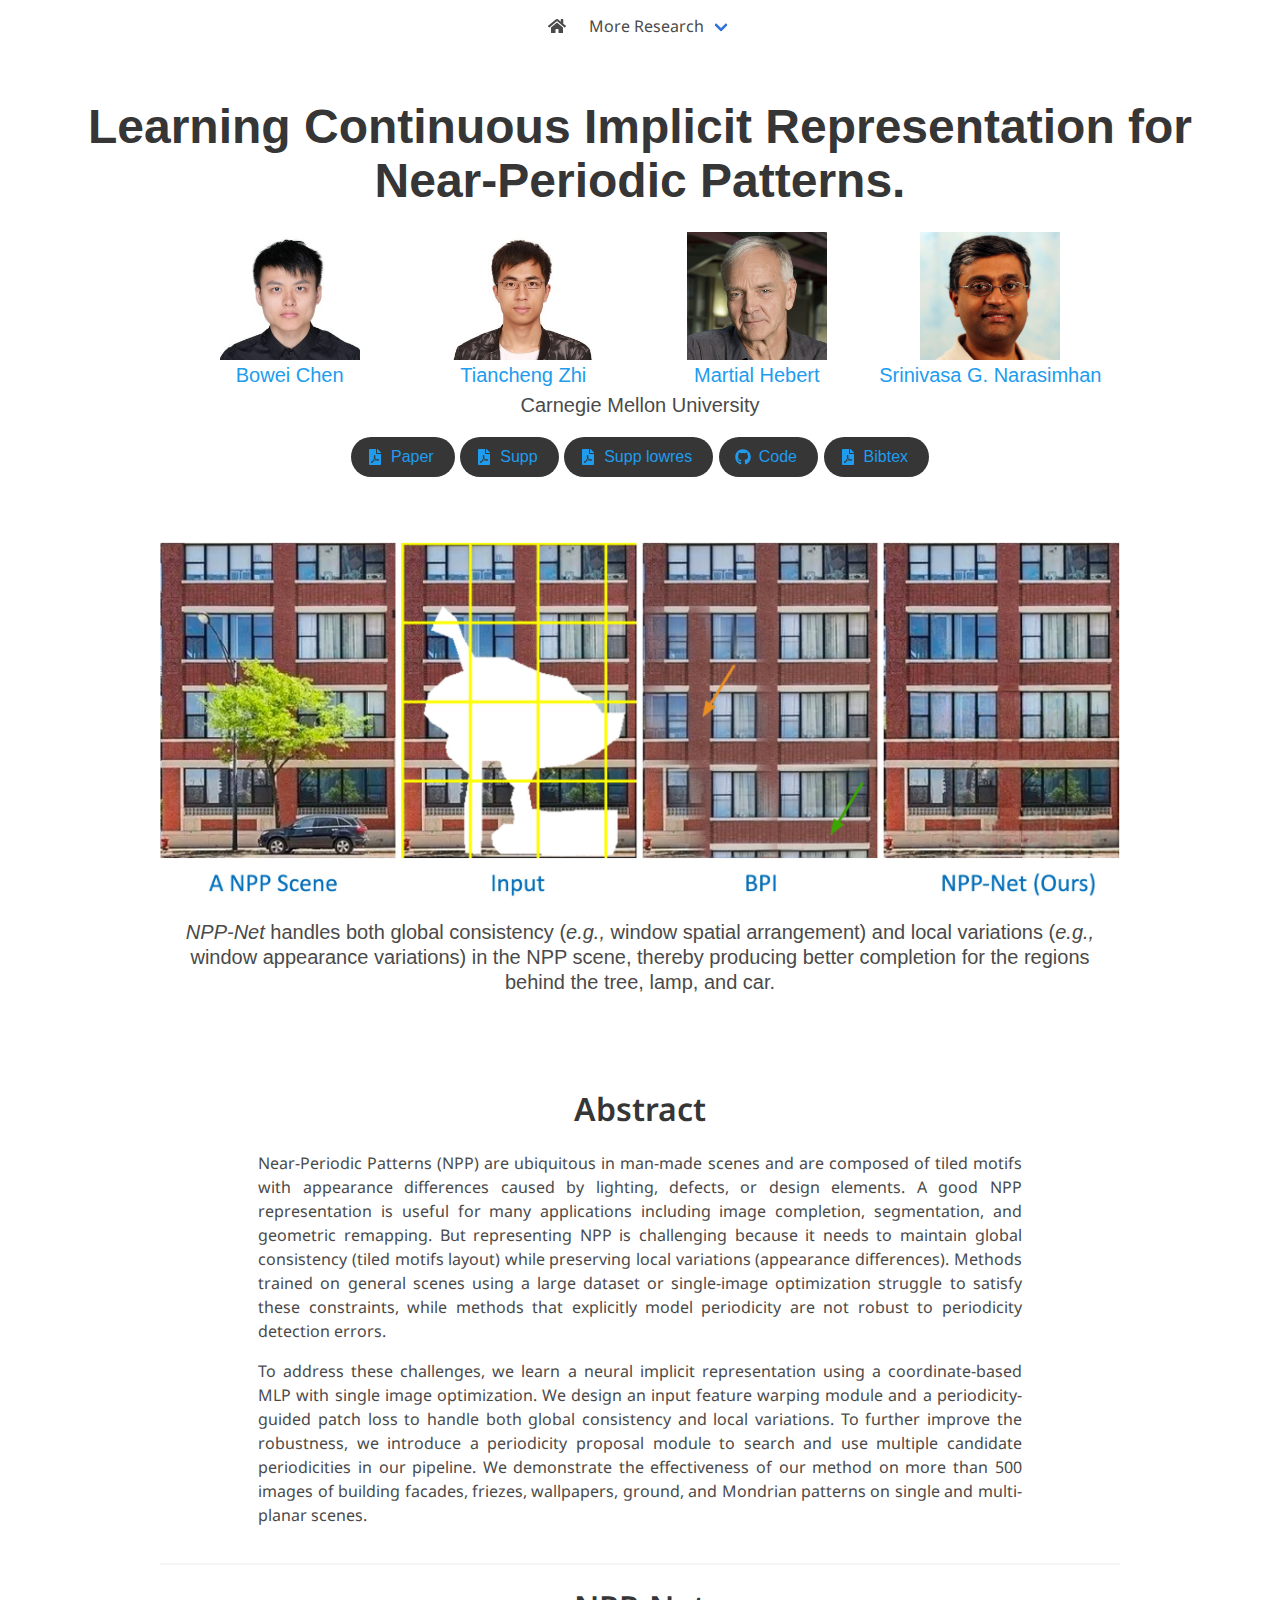
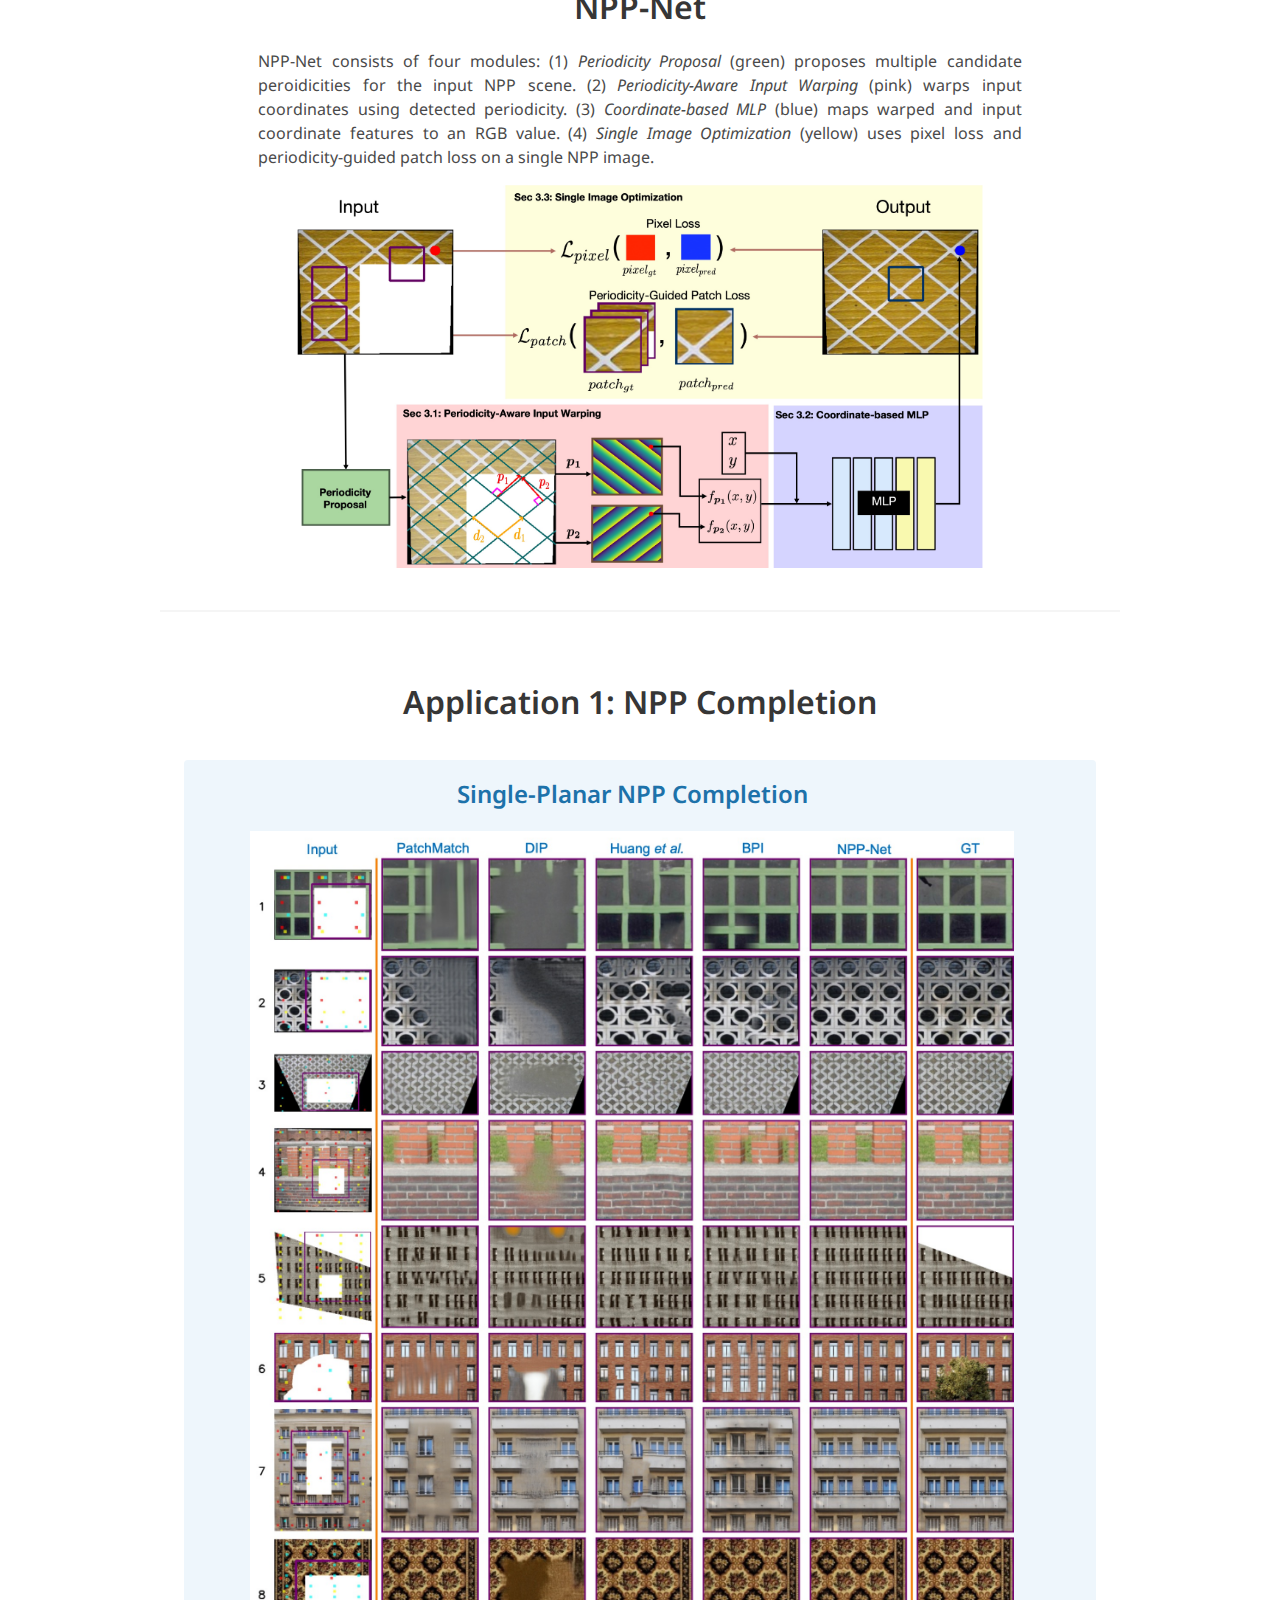
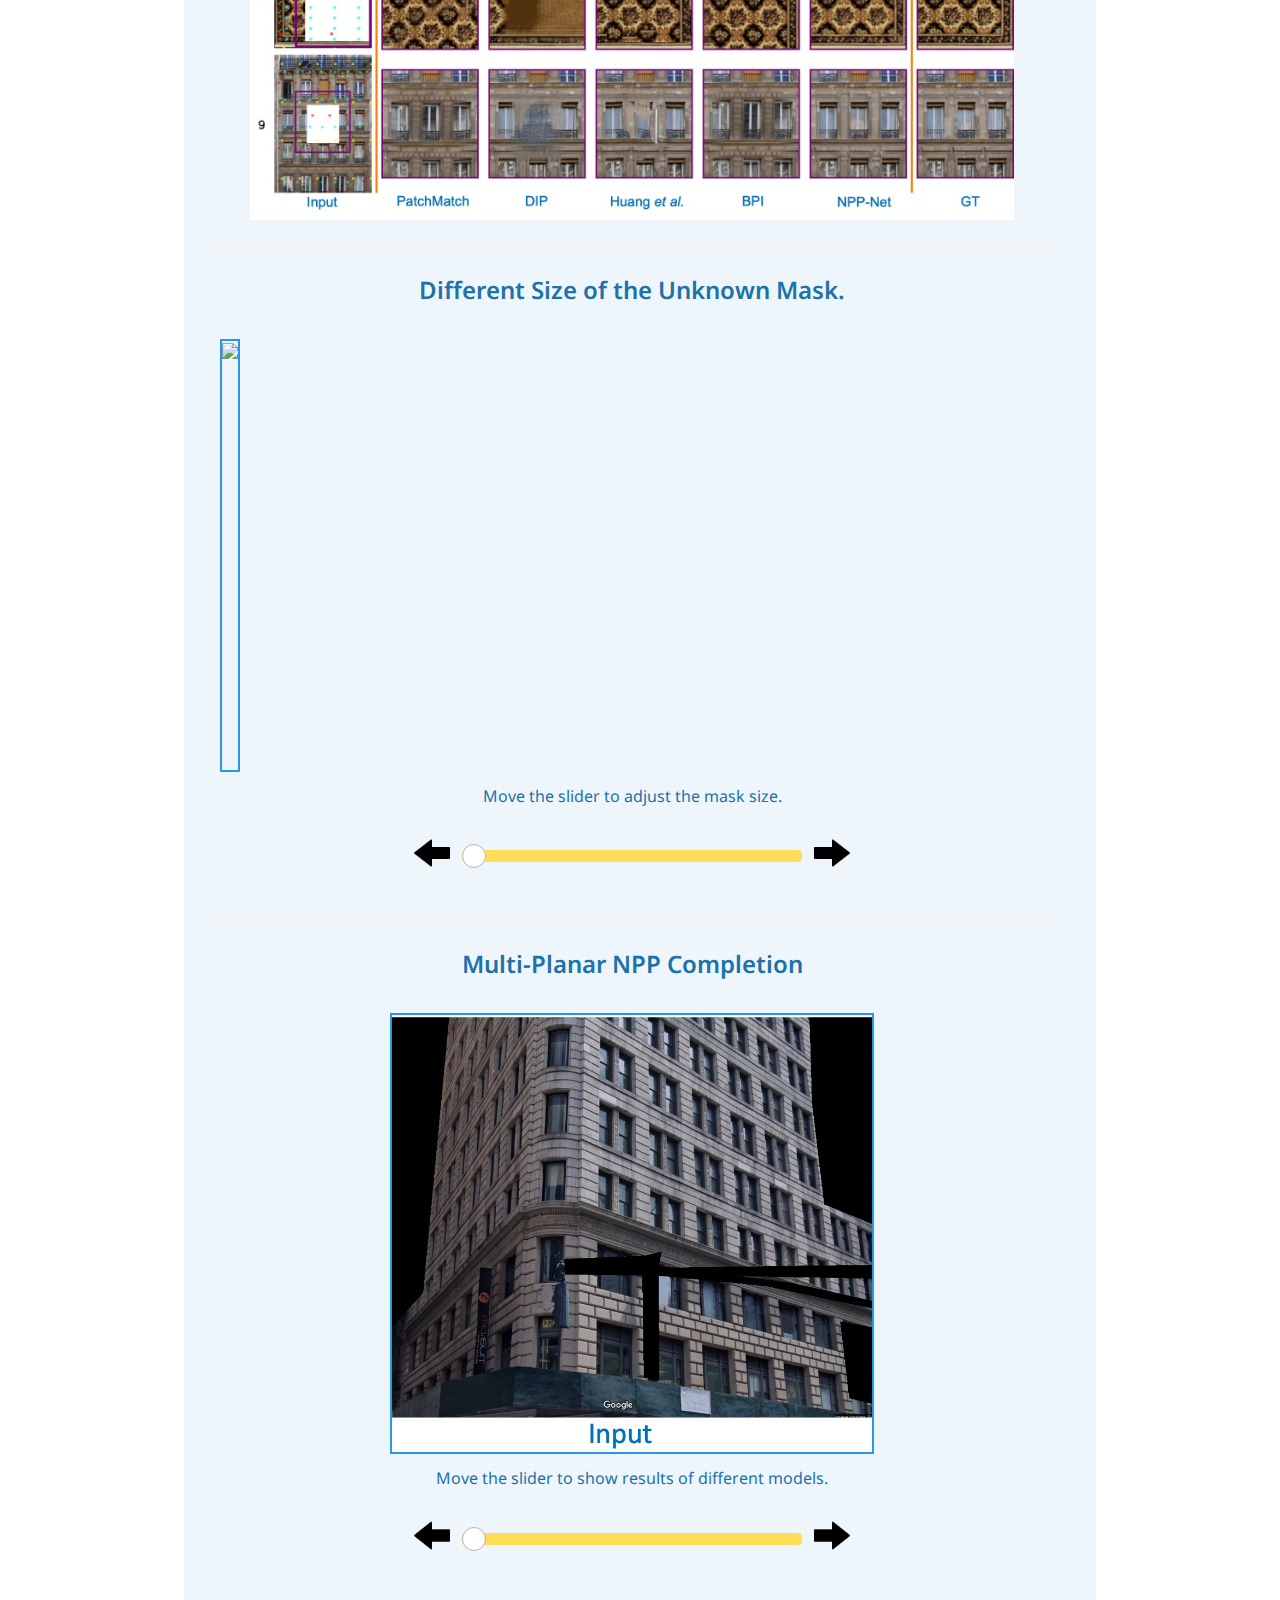
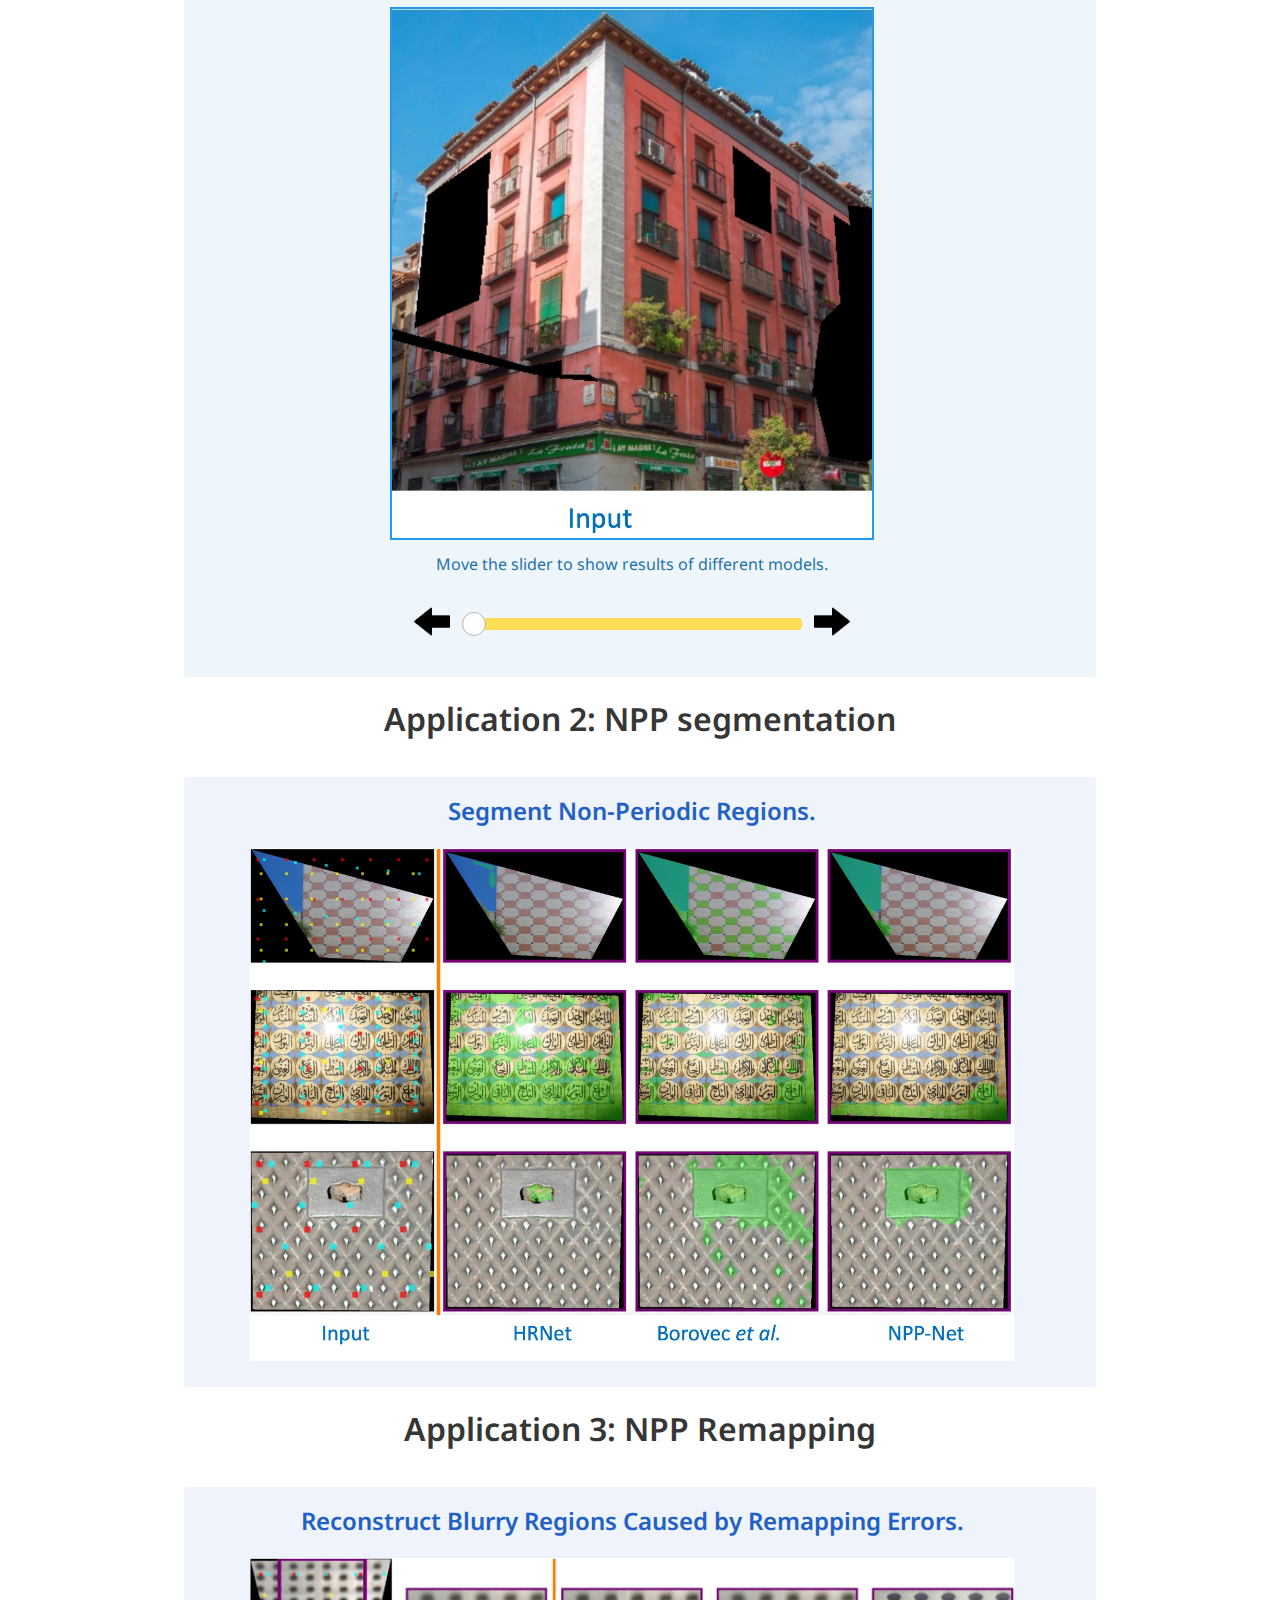
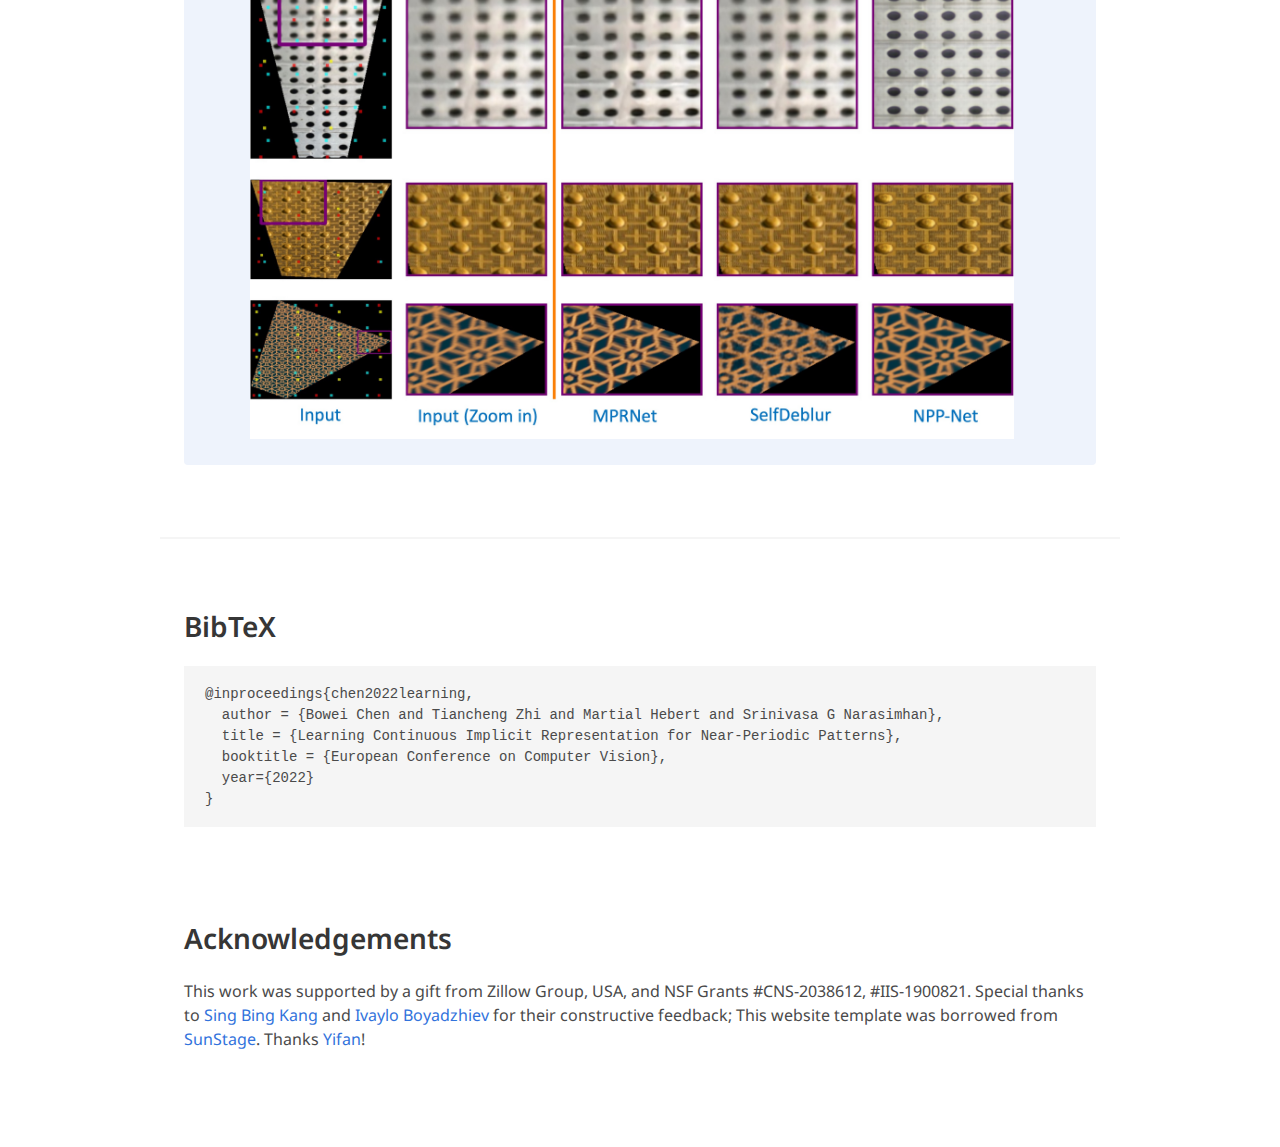
==== projects/NPP_Net/index.html @ 278118de "add NPP website" ====
<!DOCTYPE html>
<html>
<head>
  <meta charset="utf-8">
  <meta name="description"
        content="SunStage reconstructs geometry and lighting for a selfie video.">
  <meta name="keywords" content="implicit funciton, near-periodic patterns, image completion, texture synthesis">
  <meta name="viewport" content="width=device-width, initial-scale=1">
  <meta property="og:image" content="./static/images/thumbnail2.png"/>
  <link rel="image_src" href="./static/images/thumbnail2.png">
  <link rel="icon"
        type="image/x-icon"
        href="./static/images/favicon.ico"/>

  <title>Learning Continuous Implicit Representation for Near-Periodic Patterns</title>

<!-- Global site tag (gtag.js) - Google Analytics -->
<script async src="https://www.googletagmanager.com/gtag/js?id=G-RLCVEPCTJV"></script>
<script>
  window.dataLayer = window.dataLayer || [];
  function gtag(){dataLayer.push(arguments);}
  gtag('js', new Date());

  gtag('config', 'G-RLCVEPCTJV');
</script>
  <script type="module"
          src="https://unpkg.com/@google/model-viewer/dist/model-viewer.min.js"></script>

  <script src="https://ajax.googleapis.com/ajax/libs/jquery/3.6.0/jquery.min.js"></script>
  <script type="text/javascript" src="https://code.jquery.com/jquery-1.11.0.min.js"></script>
  <script type="text/javascript" src="https://code.jquery.com/jquery-migrate-1.2.1.min.js"></script>
  <script src="https://unpkg.com/interactjs/dist/interact.min.js"></script>

  <link href="https://fonts.googleapis.com/css?family=Google+Sans|Noto+Sans|Castoro"
        rel="stylesheet">

  <link rel="stylesheet" type="text/css" href="./static/slick/slick.css"/>
  <link rel="stylesheet" type="text/css" href="./static/slick/slick-theme.css"/>

  <link rel="stylesheet" href="./static/css/bulma.min.css">
  <link rel="stylesheet" href="./static/css/bulma-slider.min.css">
  <link rel="stylesheet" href="./static/css/fontawesome.all.min.css">
  <link rel="stylesheet"
        href="https://cdn.jsdelivr.net/gh/jpswalsh/academicons@1/css/academicons.min.css">
  <link rel="stylesheet" href="./static/css/index.css">

  <script defer src="./static/js/fontawesome.all.min.js"></script>
  <script src="./static/js/bulma-slider.min.js"></script>
  <script src="./static/js/index.js"></script>


</head>
<body>



<nav class="navbar" role="navigation" aria-label="main navigation">
  <div class="navbar-brand">
    <a role="button" class="navbar-burger" aria-label="menu" aria-expanded="false">
      <span aria-hidden="true"></span>
      <span aria-hidden="true"></span>
      <span aria-hidden="true"></span>
    </a>
  </div>
  <div class="navbar-menu">
    <div class="navbar-start" style="flex-grow: 1; justify-content: center;">
      <a class="navbar-item" href="https://keunhong.com">
      <span class="icon">
          <i class="fas fa-home"></i>
      </span>
      </a>

      <div class="navbar-item has-dropdown is-hoverable">
        <a class="navbar-link">
          More Research
        </a>
        <div class="navbar-dropdown">
          <a class="navbar-item" href="https://armastuschen.github.io/projects/NPP_Net/">
            NPP-Net
          </a>
          <a class="navbar-item" href="http://www.cs.cmu.edu/~ILIM/projects/AA/ZindDecomp/">
            Virtual Staging for Empty Home
          </a>
        </div>
      </div>
    </div>

  </div>
</nav>




<section class="hero">
  <div class="hero-body">
    <div class="container">
      <div class="container has-text-centered">
        <h1 class="title is-1 publication-title">
          Learning Continuous Implicit Representation for <br/> Near-Periodic Patterns.
        </h1>
        <div class="is-size-5 publication-authors">
          <div class="author-block">
            <div class="author-portrait">
              <img src="./static/images/portraits/bowei.jpeg" class="rgb preload" />
            </div>
            <a href="https://armastuschen.github.io">Bowei Chen</a></div>
          <div class="author-block">
            <div class="author-portrait">
              <img src="./static/images/portraits/tiancheng.jpeg" class="rgb preload" />
            </div>
            <a href="https://tiancheng-zhi.github.io/">Tiancheng Zhi</a></div>
          <div class="author-block">
            <div class="author-portrait">
              <img src="./static/images/portraits/martial.jpeg" class="rgb preload" />
            </div>
            <a href="http://www.cs.cmu.edu/~hebert/">Martial Hebert</a></div>
          <div class="author-block">
            <div class="author-portrait">
              <img src="./static/images/portraits/srinivas.jpg" class="rgb preload" />
            </div>
            <a href="http://www.cs.cmu.edu/~srinivas/">Srinivasa G. Narasimhan</a>
          </div>


        <div class="is-size-5 publication-authors">
          <span class="author-block">Carnegie Mellon University</span>
        </div>

        <div class="column has-text-centered">
          <div class="publication-links">
            <!-- PDF Link. -->
            <span class="link-block">
                <a href="https://www.dropbox.com/s/jabaavverorhl3c/NPP-ECCV.pdf?dl=0"
                   class="external-link button is-normal is-rounded is-dark">
                  <span class="icon">
                      <i class="fas fa-file-pdf"></i>
                  </span>
                  <span>Paper</span>
                </a>
              </span>
            <span class="link-block">
                <a href="https://www.dropbox.com/s/vfyq3u9htr2i1o1/NPP-ECCV_supp.pdf?dl=0"
                   class="external-link button is-normal is-rounded is-dark">
                  <span class="icon">
                      <i class="fas fa-file-pdf"></i>
                  </span>
                  <span>Supp</span>
                </a>
            </span>
             <span class="link-block">
                <a href="https://www.dropbox.com/s/sdysssm9kp49meo/NPP-ECCV_supp_lowres.pdf?dl=0"
                   class="external-link button is-normal is-rounded is-dark">
                  <span class="icon">
                      <i class="fas fa-file-pdf"></i>
                  </span>
                  <span>Supp lowres</span>
                </a>
            </span>
<!--             <span class="link-block">
                <a href="https://arxiv.org/abs/2106.13228"
                   class="external-link button is-normal is-rounded is-dark">
                  <span class="icon">
                      <i class="ai ai-arxiv"></i>
                  </span>
                  <span>arXiv</span>
                </a>
            </span> -->
            <span class="link-block">
              <a href="https://github.com/ArmastusChen/Learning-Continuous-Implicit-Representation-for-Near-Periodic-Patterns"
                 class="external-link button is-normal is-rounded is-dark">
                <span class="icon">
                    <i class="fab fa-github"></i>
                </span>
                <span>Code</span>
                </a>
            </span>
             <span class="link-block">
                <a href="./static/Bibtex.bib"
                   class="external-link button is-normal is-rounded is-dark">
                  <span class="icon">
                      <i class="fas fa-file-pdf"></i>
                  </span>
                  <span>Bibtex</span>
                </a>
              </span>
            <!-- Dataset Link. -->
<!--             <span class="link-block">
              <a href="https://github.com/google/hypernerf/releases/tag/v0.1"
                 class="external-link button is-normal is-rounded is-dark">
                <span class="icon">
                    <i class="far fa-images"></i>
                </span>
                <span>Data</span>
                </a>
              </span> -->
          </div>
        </div>
      </div>
    </div>
  </div>
</section>


<section class="hero teaser">
  <div class="hero-body">
    <div class="container is-max-desktop">
              <img src="./static/images/teaser.jpg"/>

      <h2 class="subtitle has-text-centered">
        <i>NPP-Net</i> handles both global consistency (<i>e.g.,</i> window spatial arrangement) and local variations (<i>e.g.,</i> window appearance variations) in the NPP scene, thereby producing better completion for the regions behind the tree, lamp, and car.
      </h2>
    </div>
  </div>
</section>

<section class="section">
  <div class="container is-max-desktop">

    <!-- Abstract. -->
    <div class="columns is-centered has-text-centered">
      <div class="column is-four-fifths">
        <h2 class="title is-3">Abstract</h2>
        <div class="content has-text-justified">
          <p>
            Near-Periodic Patterns (NPP) are ubiquitous in man-made scenes and are composed of tiled motifs with appearance differences caused by lighting, defects, or design elements. A good NPP representation is useful for many applications including image completion, segmentation, and geometric remapping. But representing NPP is challenging because it needs to maintain global consistency (tiled motifs layout) while preserving local variations (appearance differences). Methods trained on general scenes using a large dataset or single-image optimization struggle to satisfy these constraints, while methods that explicitly model periodicity are not robust to periodicity detection errors. 
          </p>
          <p>
            To address these challenges, we learn a neural implicit representation using a coordinate-based MLP with single image optimization. We design an input feature warping module and a periodicity-guided patch loss to handle both global consistency and local variations. To further improve the robustness, we introduce a periodicity proposal module to search and use multiple candidate periodicities in our pipeline. We demonstrate the effectiveness of our method on more than 500 images of building facades, friezes, wallpapers, ground, and Mondrian patterns on single and multi-planar scenes.
          </p>
        </div>
      </div>
    </div>
    <!--/ Abstract. -->


<hr/>


  <div class="container is-max-desktop">

    <!-- Abstract. -->
    <div class="columns is-centered has-text-centered">
      <div class="column is-four-fifths">
        <h2 class="title is-3">NPP-Net</h2>
        <div class="content has-text-justified">
      <p>
     NPP-Net consists of four modules: 
    (1) <i> Periodicity Proposal  </i> (green) proposes multiple candidate peroidicities for the input NPP scene. 
    (2) <i> Periodicity-Aware Input Warping </i> (pink) warps input coordinates using detected periodicity. 
    (3) <i> Coordinate-based MLP </i> (blue) maps warped and input coordinate features to an RGB value. 
    (4) <i> Single Image Optimization </i> (yellow) uses pixel loss and periodicity-guided patch loss on a single NPP image. 
      </p>
      <div class="has-text-centered">
        <img style="width: 90%;" src="./static/images/NPP-Net.jpg"
             alt="NPP-Net architecture."/>
      </div>
        </div>
      </div>
    </div>



<hr/>


<section class="section">


  <div class="container is-max-desktop">
    <div class="content has-text-centered">
    <div class="columns is-centered is-mobile">
      <div class="column is-full-mobile is-four-fifths-tablet is-four-fifths-desktop has-text-centered is-narrow" style="max-height:365px">
      <h1 class="title is-3">
         Application 1: NPP Completion
    </h2>



</div>
</div>
	
<div class="notification is-info is-light">



      <div class="content has-text-centered">
      <h4 class="title is-4">
         Single-Planar NPP Completion
      </h4>
    </div>
      <div class="has-text-centered">
        <img style="width: 90%;" src="./static/images/single_plane.jpg"
             alt="NPP-Net architecture."/>
      </div>


<hr/>


      <div class="content has-text-centered">
      <h4 class="title is-4">
         Different Size of the Unknown Mask.
      </h4>
    </div>


      <div class="column is-mobile is-desktop is-full-tablet has-text-centered is-narrow" style="max-height:565px">
        <div class="hyper-grid-wrapper">
          <div class="hyper-grid-rgb">
            <img id="rerender_grid1" style="width:2400%;" src="./static/images/demo.jpg"/>
          </div>
        </div>
      </div>

    <div class="columns is-centered">
      <div class="column is-half has-text-centered">
     <p style="font-size: medium">Move the slider to adjust the mask size.</p>
       
       <div class="columns is-centered is-vcentered is-mobile">
     <div class="column is-narrow is-1" style="padding: 0rem">
             <img width="500%" src="static/icons/render_1.png"/>
     </div>
     <div class="column is-10">
       
       <input class="slider is-fullwidth is-large is-warning is-circle"
                   id="rerender-slider"
                   step="1" min="0" max="23" value="0" type="range">
       </div>

       <div class="column is-narrow is-1" style="padding: 0rem">
              <img width="500%" src="static/icons/render_2.png"/>
      </div>
       </div>
  </div>
  </div>


 <hr/>


    <div class="content has-text-centered">
      <h4 class="title is-4">
         Multi-Planar NPP Completion
      </h4>
    </div>
 

      <div class="column is-mobile is-centered is-three-fifths-desktop is-three-fifths-tablet has-text-centered is-narrow" style="max-height:765px;margin: auto">
        <div class="hyper-grid-wrapper" style="padding-bottom:91%">
          <div class="hyper-grid-rgb" style="max-height:729px">
            <img id="shiny_grid1" style="width:500%;" src="./static/images/multi_plane1.jpg"/>
          </div>
        </div>
      </div>

    <div class="columns is-centered">
      <div class="column is-half has-text-centered">
     <p style="font-size: medium;"> Move the slider to show results of different models.</p>
       
       <div class="columns is-centered is-vcentered is-mobile">
     <div class="column is-narrow is-1" style="padding: 0rem">
             <img width="500%" src="static/icons/render_1.png"/>
     </div>
     <div class="column is-10">
       
       <input class="slider is-fullwidth is-large is-warning is-circle"
                   id="shiny-slider"
                   step="1" min="0" max="4" value="0" type="range">
       </div>

       <div class="column is-narrow is-1" style="padding: 0rem">
              <img width="500%" src="static/icons/render_2.png"/>
      </div>
       </div>
  </div>
  </div>





      <div class="column is-mobile is-centered is-three-fifths-desktop is-three-fifths-tablet has-text-centered is-narrow" style="max-height:765px;margin: auto">
        <div class="hyper-grid-wrapper" style="padding-bottom:110%">
          <div class="hyper-grid-rgb" style="max-height:600px">
            <img id="soften_grid1" style="width:500%;" src="./static/images/multi_plane2.jpg"/>
          </div>
        </div>
      </div>

    <div class="columns is-centered">
      <div class="column is-half has-text-centered">
     <p style="font-size: medium;">Move the slider to show results of different models.</p>
       
       <div class="columns is-centered is-vcentered is-mobile">
     <div class="column is-narrow is-1" style="padding: 0rem">
             <img width="500%" src="static/icons/render_1.png"/>
     </div>
     <div class="column is-10">
       
       <input class="slider is-fullwidth is-large is-warning is-circle"
                   id="soften-slider"
                   step="1" min="0" max="4" value="0" type="range">
       </div>

       <div class="column is-narrow is-1" style="padding: 0rem">
              <img width="500%" src="static/icons/render_2.png"/>
      </div>
       </div>
  </div>
  </div>
</div>


  <div class="container is-max-desktop">
    <div class="content has-text-centered">
    <div class="columns is-centered is-mobile">
      <div class="column is-full-mobile is-four-fifths-tablet is-four-fifths-desktop has-text-centered is-narrow" style="max-height:365px">
      <h1 class="title is-3">
         Application 2: NPP segmentation
    </h2>

</div>
</div>
    
<div class="notification is-link is-light">



      <div class="content has-text-centered">
      <h4 class="title is-4">
         Segment Non-Periodic Regions.
      </h4>
    </div>
      <div class="has-text-centered">
        <img style="width: 90%;" src="./static/images/segmentation.jpg"
             alt="NPP-Net architecture."/>
      </div>
</div>


  <div class="container is-max-desktop">
    <div class="content has-text-centered">
    <div class="columns is-centered is-mobile">
      <div class="column is-full-mobile is-four-fifths-tablet is-four-fifths-desktop has-text-centered is-narrow" style="max-height:365px">
      <h1 class="title is-3">
         Application 3: NPP Remapping
    </h2>

</div>
</div>
    
    
<div class="notification is-link is-light">

      <div class="content has-text-centered">
      <h4 class="title is-4">
         Reconstruct Blurry Regions Caused by Remapping Errors.
      </h4>
    </div>
      <div class="has-text-centered">
        <img style="width: 90%;" src="./static/images/remapping.jpg"
             alt="NPP-Net architecture."/>
      </div>
</div>



</section>

<hr/>




<section class="section" id="BibTeX">
  <div class="container content is-max-desktop">
    <h2 class="title">BibTeX</h2>
    <pre><code>@inproceedings{chen2022learning,
  author = {Bowei Chen and Tiancheng Zhi and Martial Hebert and Srinivasa G Narasimhan},
  title = {Learning Continuous Implicit Representation for Near-Periodic Patterns},
  booktitle = {European Conference on Computer Vision},
  year={2022}
}
</code></pre>
  </div>
</section>

<section class="section" id="acknowledgements">
  <div class="container content is-max-desktop">
    <h2 class="title">Acknowledgements</h2>
    <p> This work was supported by a gift from Zillow Group, USA, and NSF Grants #CNS-2038612, #IIS-1900821.
        Special thanks to <a href="http://www.singbingkang.com/">Sing Bing Kang</a> and <a href="https://www.cs.cornell.edu/~iboy/">Ivaylo Boyadzhiev</a> for their constructive feedback; This website template was borrowed from <a href="https://grail.cs.washington.edu/projects/sunstage/">SunStage</a>. Thanks <a href="https://homes.cs.washington.edu/~yifan1/">Yifan</a>!
  </div>
</section>

<script type="text/javascript" src="./static/slick/slick.min.js"></script>
</body>
</html>
---- projects/NPP_Net/static/css/index.css ----
body {
  font-family: 'Noto Sans', sans-serif;
}


.footer .icon-link {
    font-size: 25px;
    color: #000;
}

.link-block a {
    margin-top: 5px;
    margin-bottom: 5px;
}

.is-smallcaps {
  font-variant: small-caps;
}


.author-block {
  display: inline-block;
}

.author-portrait {
  overflow: hidden;
  width: 228px;
  height: 128px;
  font-size: 0;
  margin: auto;
}
.author-portrait img {
    border-radius: 0px;
    width: 140px;
    position: relative;
}

.author-portrait .depth {
}


.teaser .hero-body {
  padding-top: 0;
  padding-bottom: 3rem;
}

.teaser {
  font-family: 'Google Sans', sans-serif;
}


.publication-title {
}

.publication-banner {
  max-height: parent;

}

.publication-banner video {
  position: relative;
  left: auto;
  top: auto;
  transform: none;
  object-fit: fit;
}

.publication-header .hero-body {
}

.publication-title {
    font-family: 'Google Sans', sans-serif;
}

.publication-authors {
    font-family: 'Google Sans', sans-serif;
}

.publication-venue {
    color: #555;
    width: fit-content;
    font-weight: bold;
}

.publication-awards {
    color: #ff3860;
    width: fit-content;
    font-weight: bolder;
}

.publication-authors {
}

.publication-authors a {
   color: hsl(204, 86%, 53%) !important;
}

.publication-authors a:hover {
    text-decoration: underline;
}

.publication-banner img {
}

.publication-authors {
  /*color: #4286f4;*/
}

.publication-video {
    position: relative;
    width: 100%;
    height: 0;
    padding-bottom: 56.25%;

    overflow: hidden;
    border-radius: 10px !important;
}

.publication-video iframe {
    position: absolute;
    top: 0;
    left: 0;
    width: 100%;
    height: 100%;
}

.publication-body img {
}

/*
.results-carousel {
  overflow: hidden;
}
*/

.slick-prev {

}

.results-carousel > div {
  text-align: center;
}

.results-carousel .results-item {
  display: inline-block;
  width: fit-content;
  overflow: hidden;
  padding: 0;
  font-size: 0;
}

.results-carousel video {
  margin: 0;
}


.interpolation-panel {
  background: #f5f5f5;
  border-radius: 10px;
}

.interpolation-panel .interpolation-image {
  width: 100%;
  border-radius: 5px;
}

.interpolation-video-column {
}

.interpolation-panel .slider {
  margin: 0 !important;
}

.interpolation-panel .slider {
  margin: 0 !important;
}

#interpolation-image-wrapper {
  width: 100%;
}
#interpolation-image-wrapper img {
  border-radius: 5px;
}


.level-set-slices {
  width: 100%;
  height: 250px;
  border: 1px solid #eee;
  border-radius: 20px;
}

.level-set-shapes {
  font-size: 0;
  padding-left: 5%;
}
.level-set-shapes img {
  width: 30%;
}
.level-set-interpolate {
  width: 100%;
}
.level-set-ox-shapes img {
  width: 24%;
}

.content model-viewer {
 margin-bottom: 1em;
}

.hyper-space-wrapper {
  border: 1px solid #eee;
  border-radius: 20px;
  padding: 20px;
}

.hyper-space-axis {
  padding: 5px;
  border-left: 2px solid #000;
  border-bottom: 2px solid #000;
}

.hyper-space {
  width: 100%;
  padding-bottom: 100%;
  box_sizing: border-box;
  touch-action: none;

  background-image: url(../figures/hyper_log_prob.png);
  background-size: contain;
  border-radius: 10px;
}

.hyper-space-cursor {
  width: 7%;
  padding-bottom: calc(7% - 6px);
  background: #29e;
  border-radius: 50%;
  border: 3px solid #fff;
}

.hyper-grid-wrapper{
  width: 100%;
  padding-bottom: 52.5%;
  padding-right: 0%;
  padding-left: 0%;
  overflow: hidden;
  border-radius: 0%;
  position: relative;
  -webkit-mask-image: -webkit-radial-gradient(white, black);
}

.hyper-grid-rgb {
  height: 100%;
  overflow: hidden;
  max-width: 1965px;
  max-height: 565px;
  border: 2px solid #29e;
  position: absolute;
}

.hyper-grid-rgb img {
  position: relative;
  max-width: 36500px;
  width: 100%;
  padding-bottom: 0%;
  display: inline-table;
}
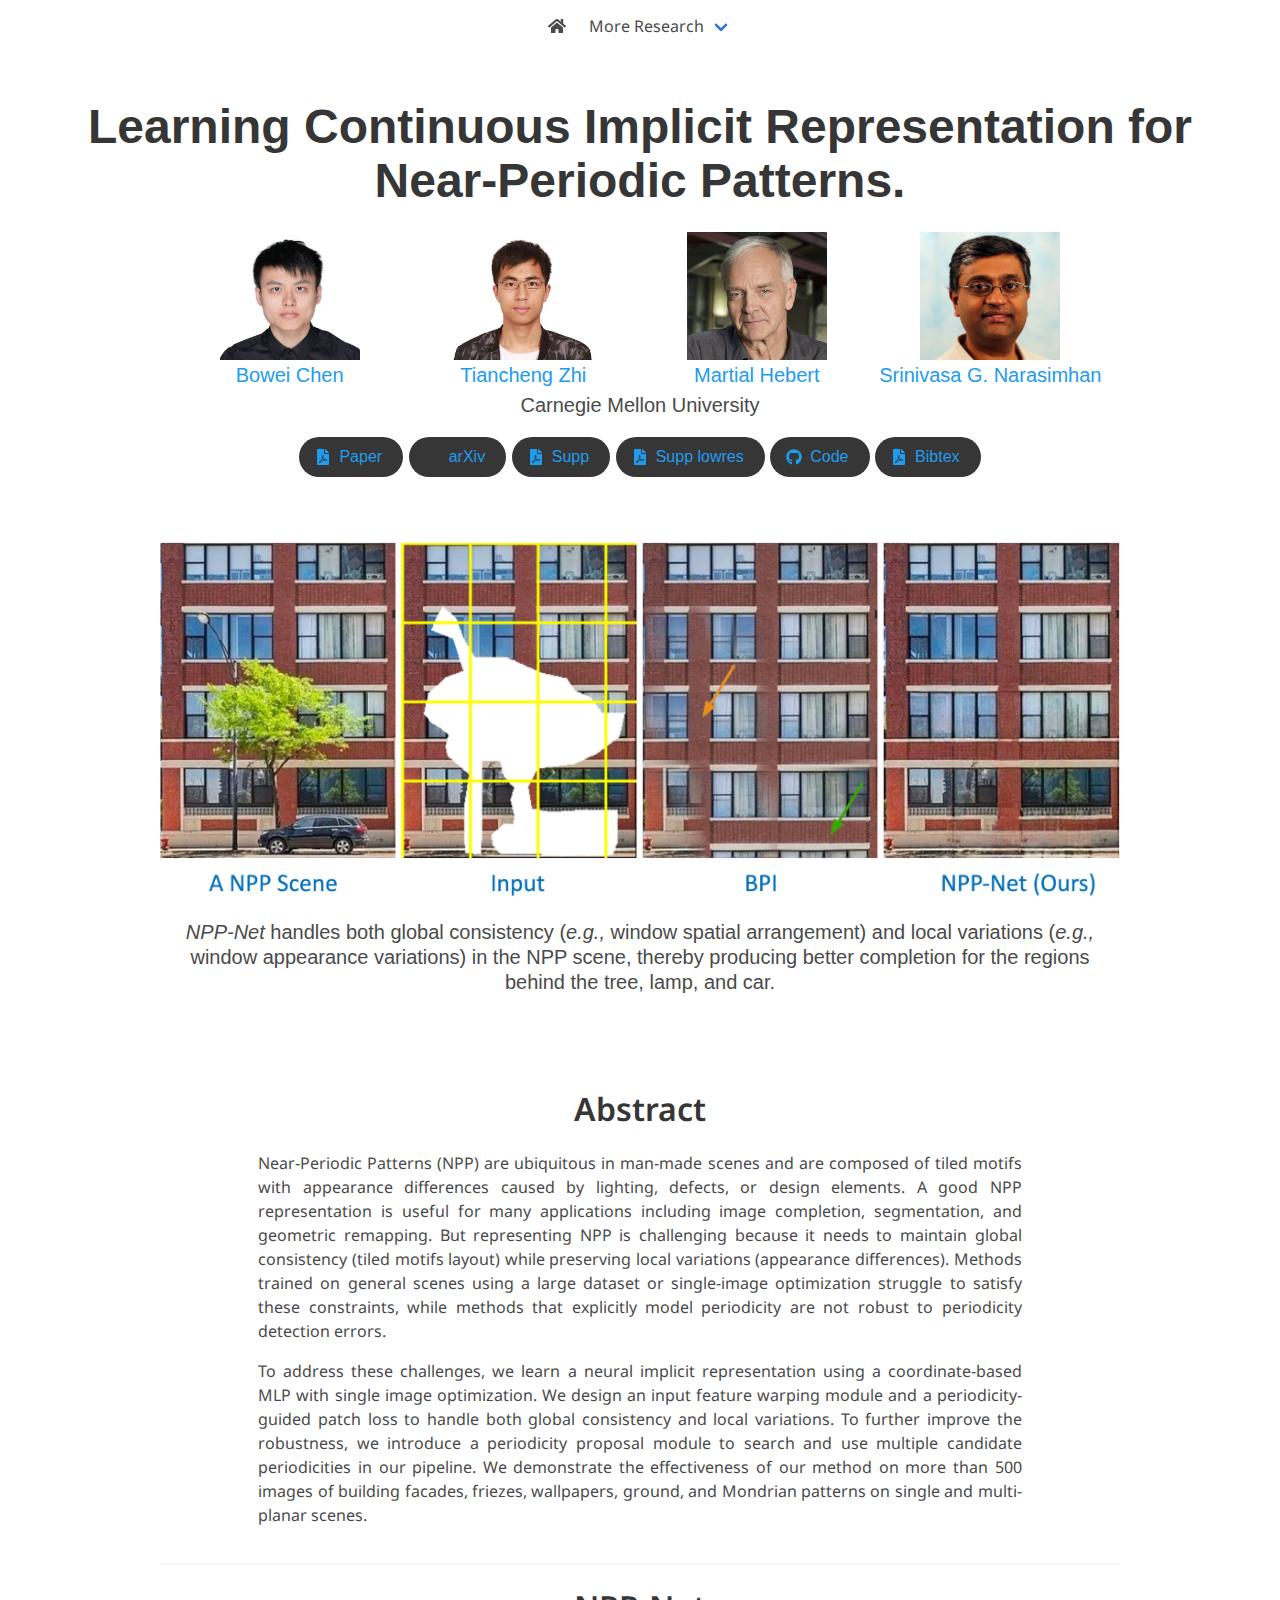
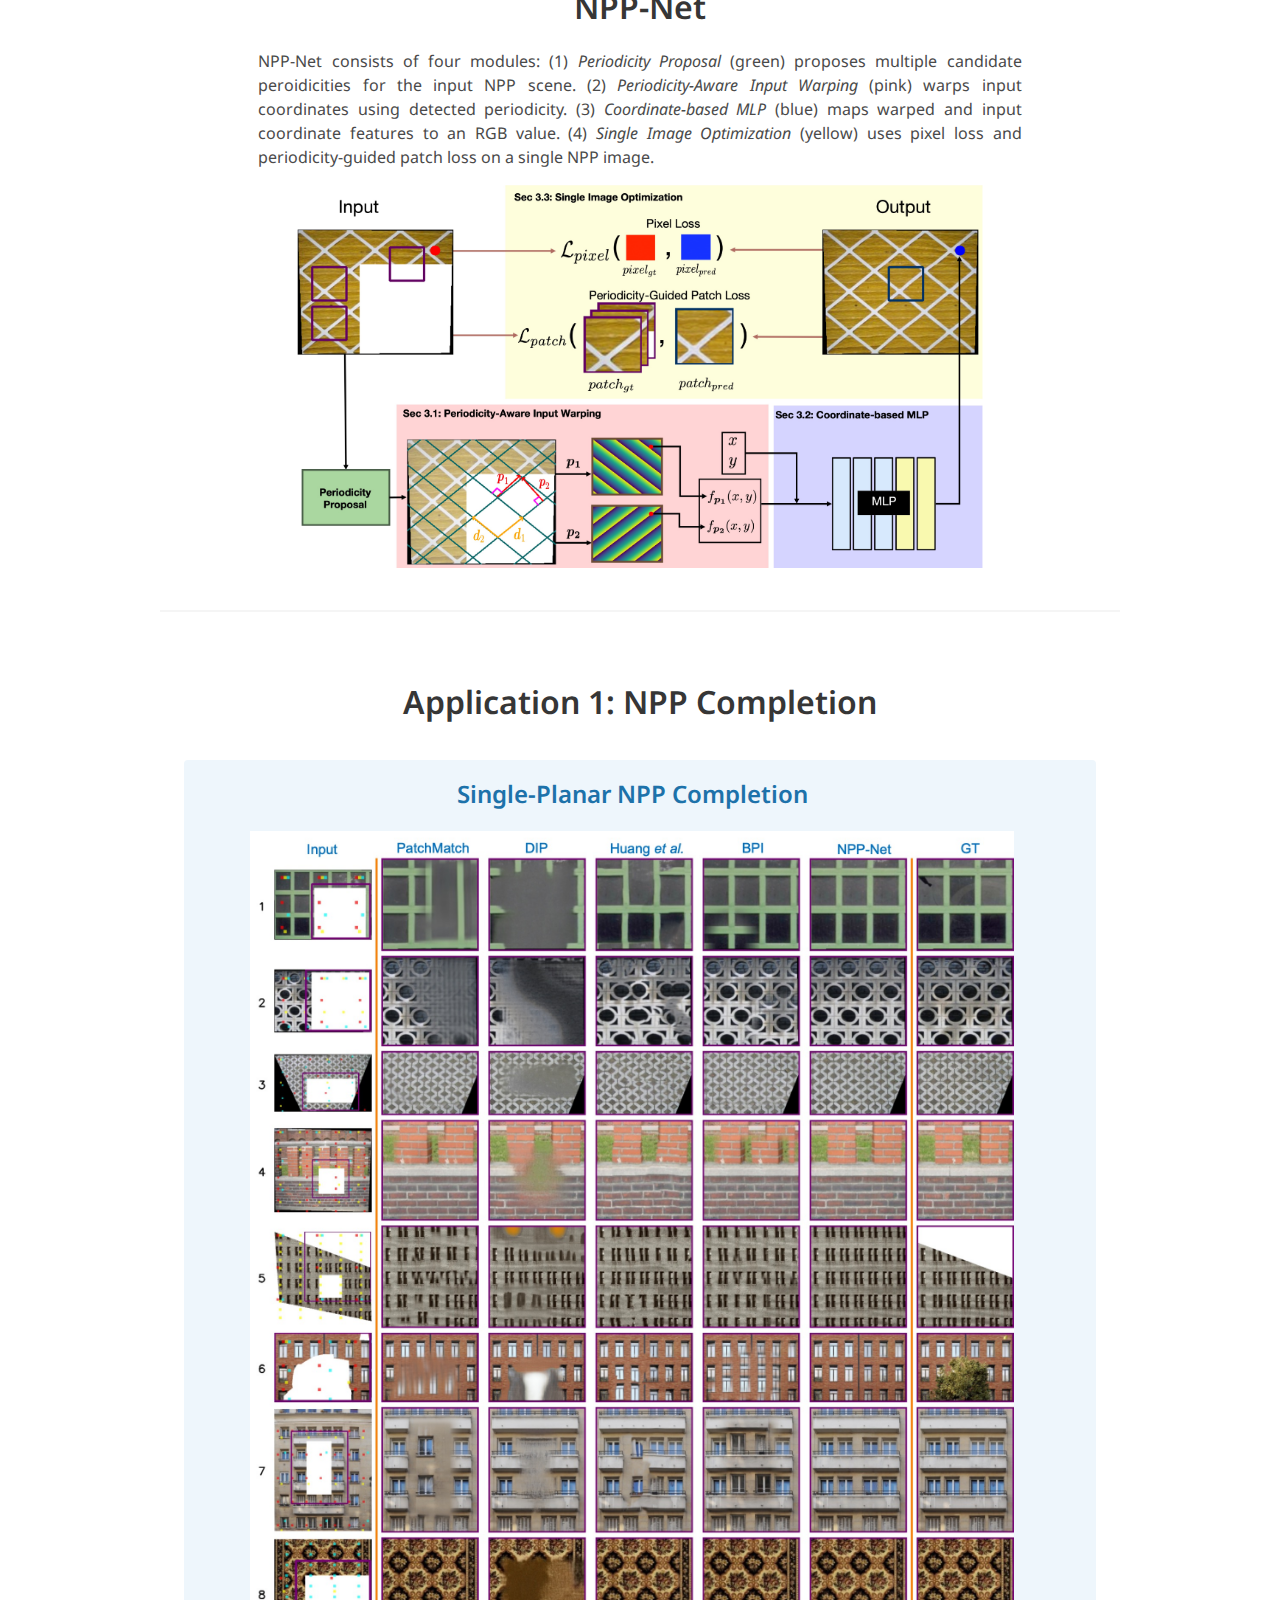
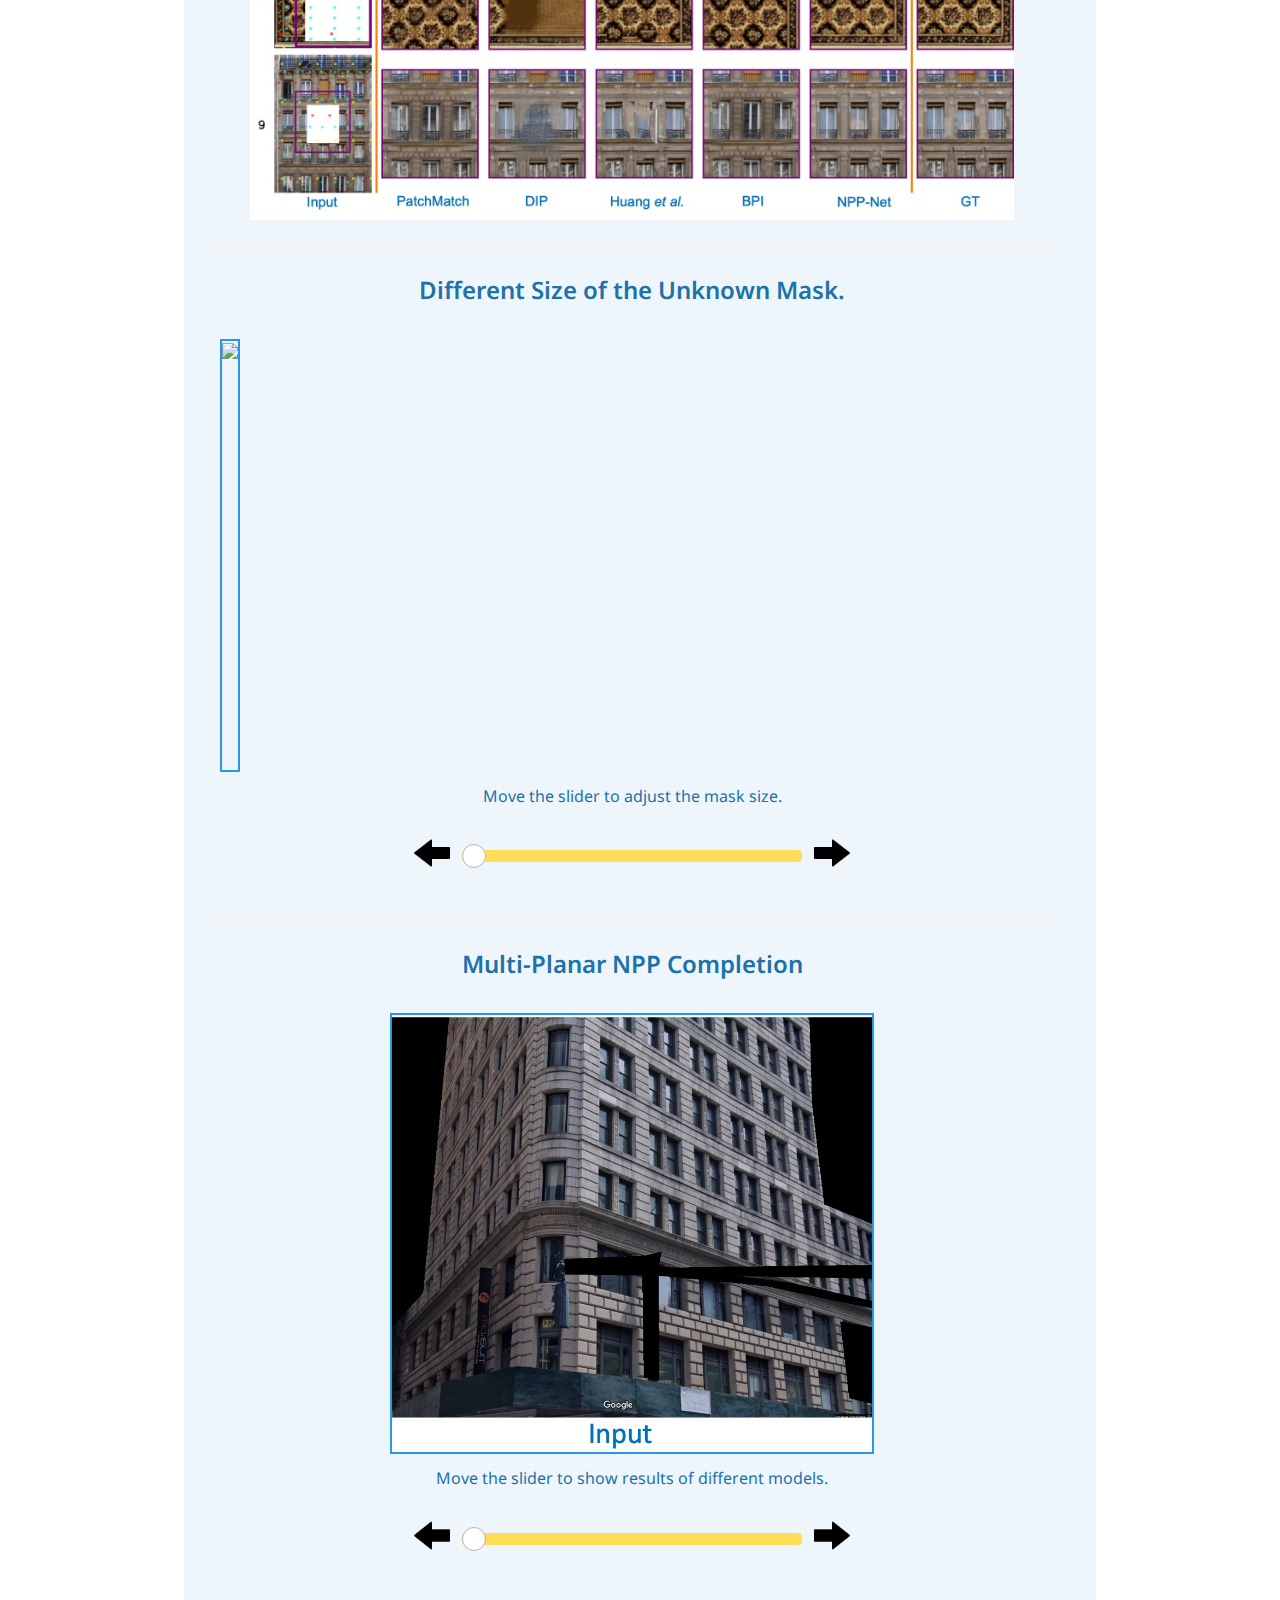
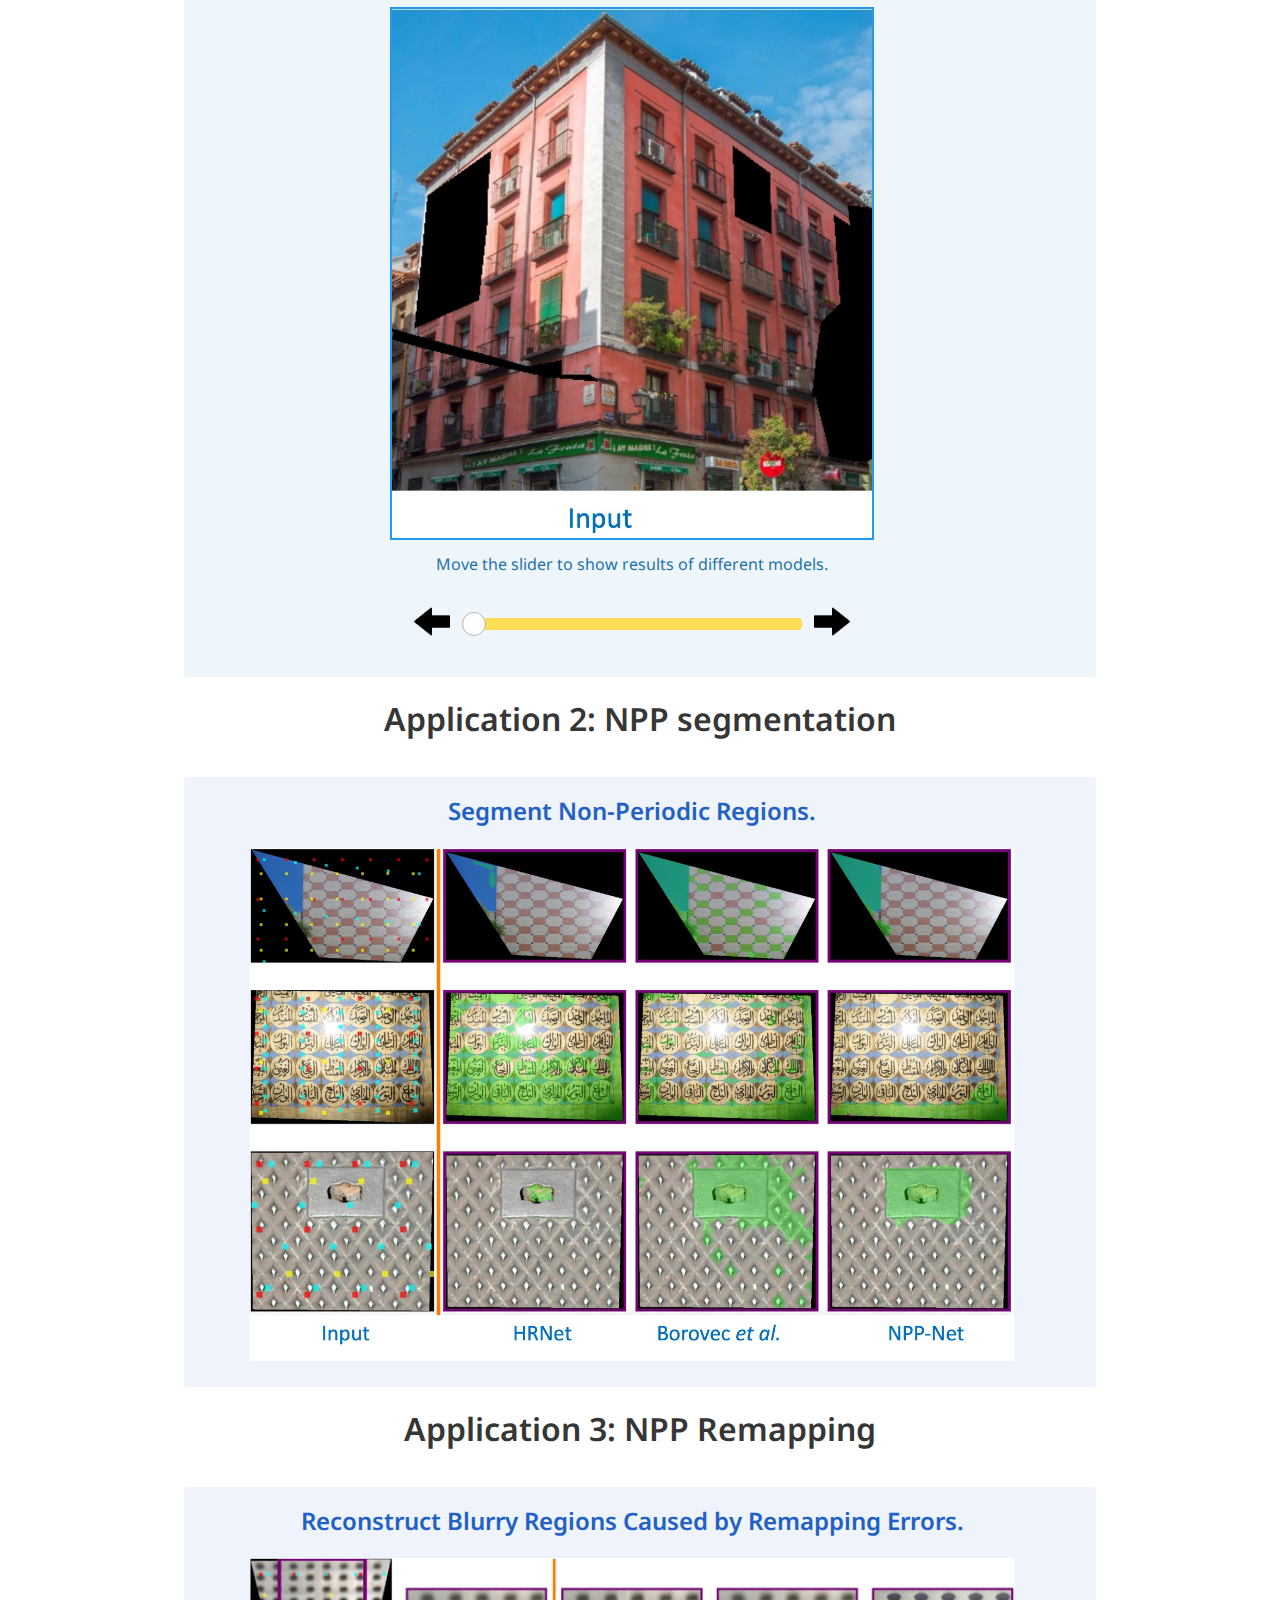
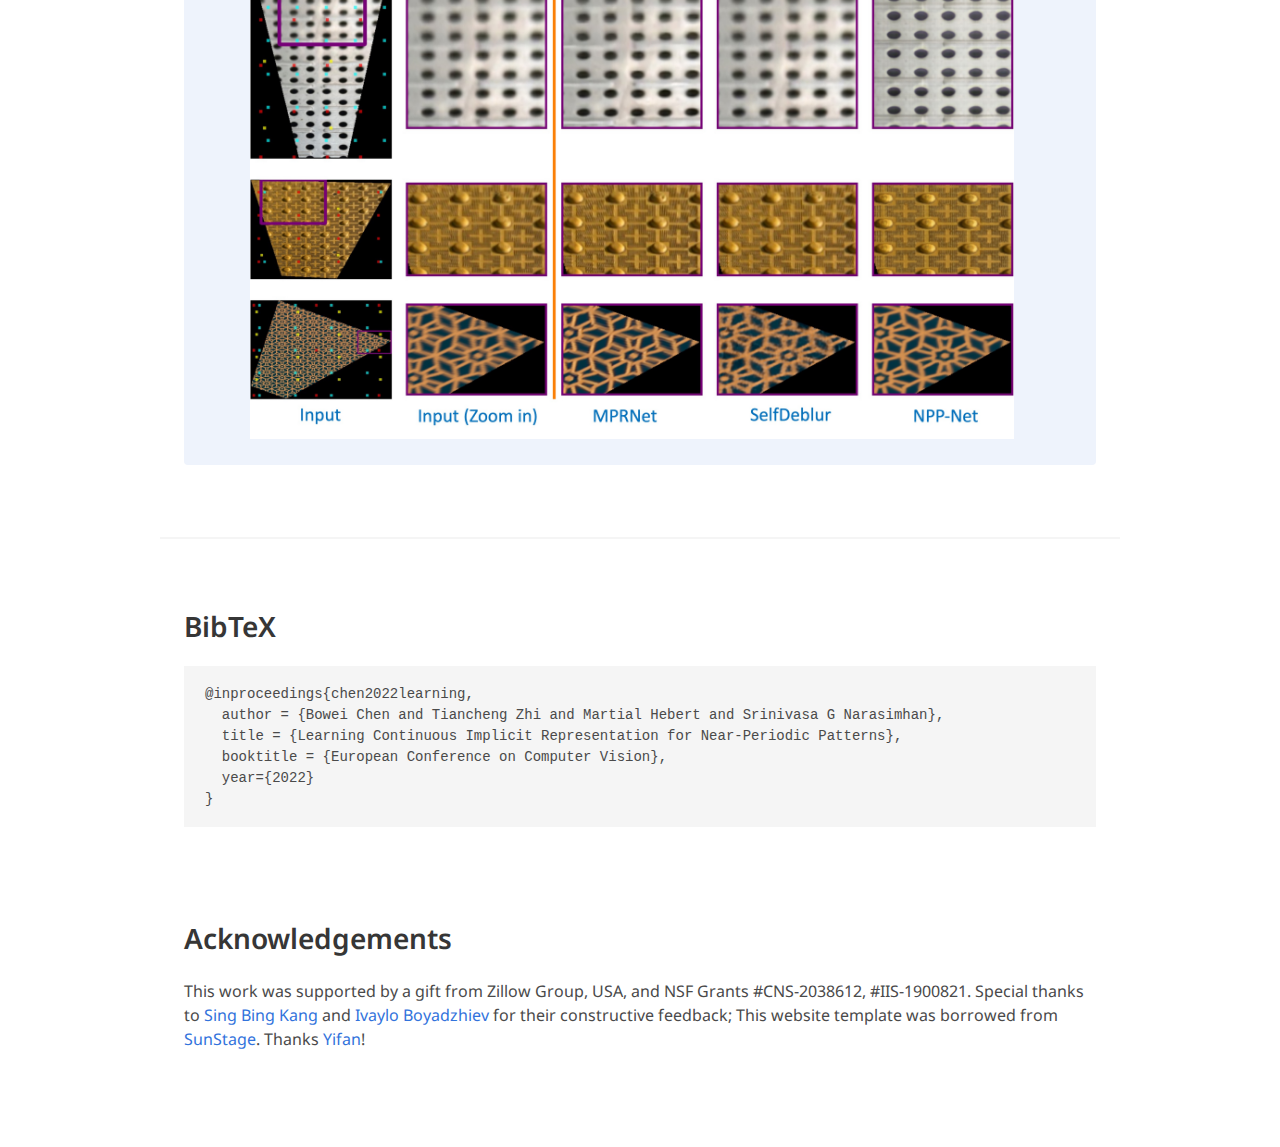
==== commit b560a288: "update arxiv" ====
--- a/projects/NPP_Net/index.html
+++ b/projects/NPP_Net/index.html
@@ -64,7 +64,7 @@
   </div>
   <div class="navbar-menu">
     <div class="navbar-start" style="flex-grow: 1; justify-content: center;">
-      <a class="navbar-item" href="https://keunhong.com">
+      <a class="navbar-item" href="https://armastuschen.github.io">
       <span class="icon">
           <i class="fas fa-home"></i>
       </span>
@@ -138,6 +138,15 @@
                   <span>Paper</span>
                 </a>
               </span>
+           <span class="link-block">
+                <a href="https://arxiv.org/abs/2208.12278"
+                   class="external-link button is-normal is-rounded is-dark">
+                  <span class="icon">
+                      <i class="ai ai-arxiv"></i>
+                  </span>
+                  <span>arXiv</span>
+                </a>
+            </span>
             <span class="link-block">
                 <a href="https://www.dropbox.com/s/vfyq3u9htr2i1o1/NPP-ECCV_supp.pdf?dl=0"
                    class="external-link button is-normal is-rounded is-dark">
@@ -156,15 +165,6 @@
                   <span>Supp lowres</span>
                 </a>
             </span>
-<!--             <span class="link-block">
-                <a href="https://arxiv.org/abs/2106.13228"
-                   class="external-link button is-normal is-rounded is-dark">
-                  <span class="icon">
-                      <i class="ai ai-arxiv"></i>
-                  </span>
-                  <span>arXiv</span>
-                </a>
-            </span> -->
             <span class="link-block">
               <a href="https://github.com/ArmastusChen/Learning-Continuous-Implicit-Representation-for-Near-Periodic-Patterns"
                  class="external-link button is-normal is-rounded is-dark">
@@ -175,7 +175,7 @@
                 </a>
             </span>
              <span class="link-block">
-                <a href="./static/Bibtex.bib"
+                <a href="./static/bibtex.bib"
                    class="external-link button is-normal is-rounded is-dark">
                   <span class="icon">
                       <i class="fas fa-file-pdf"></i>
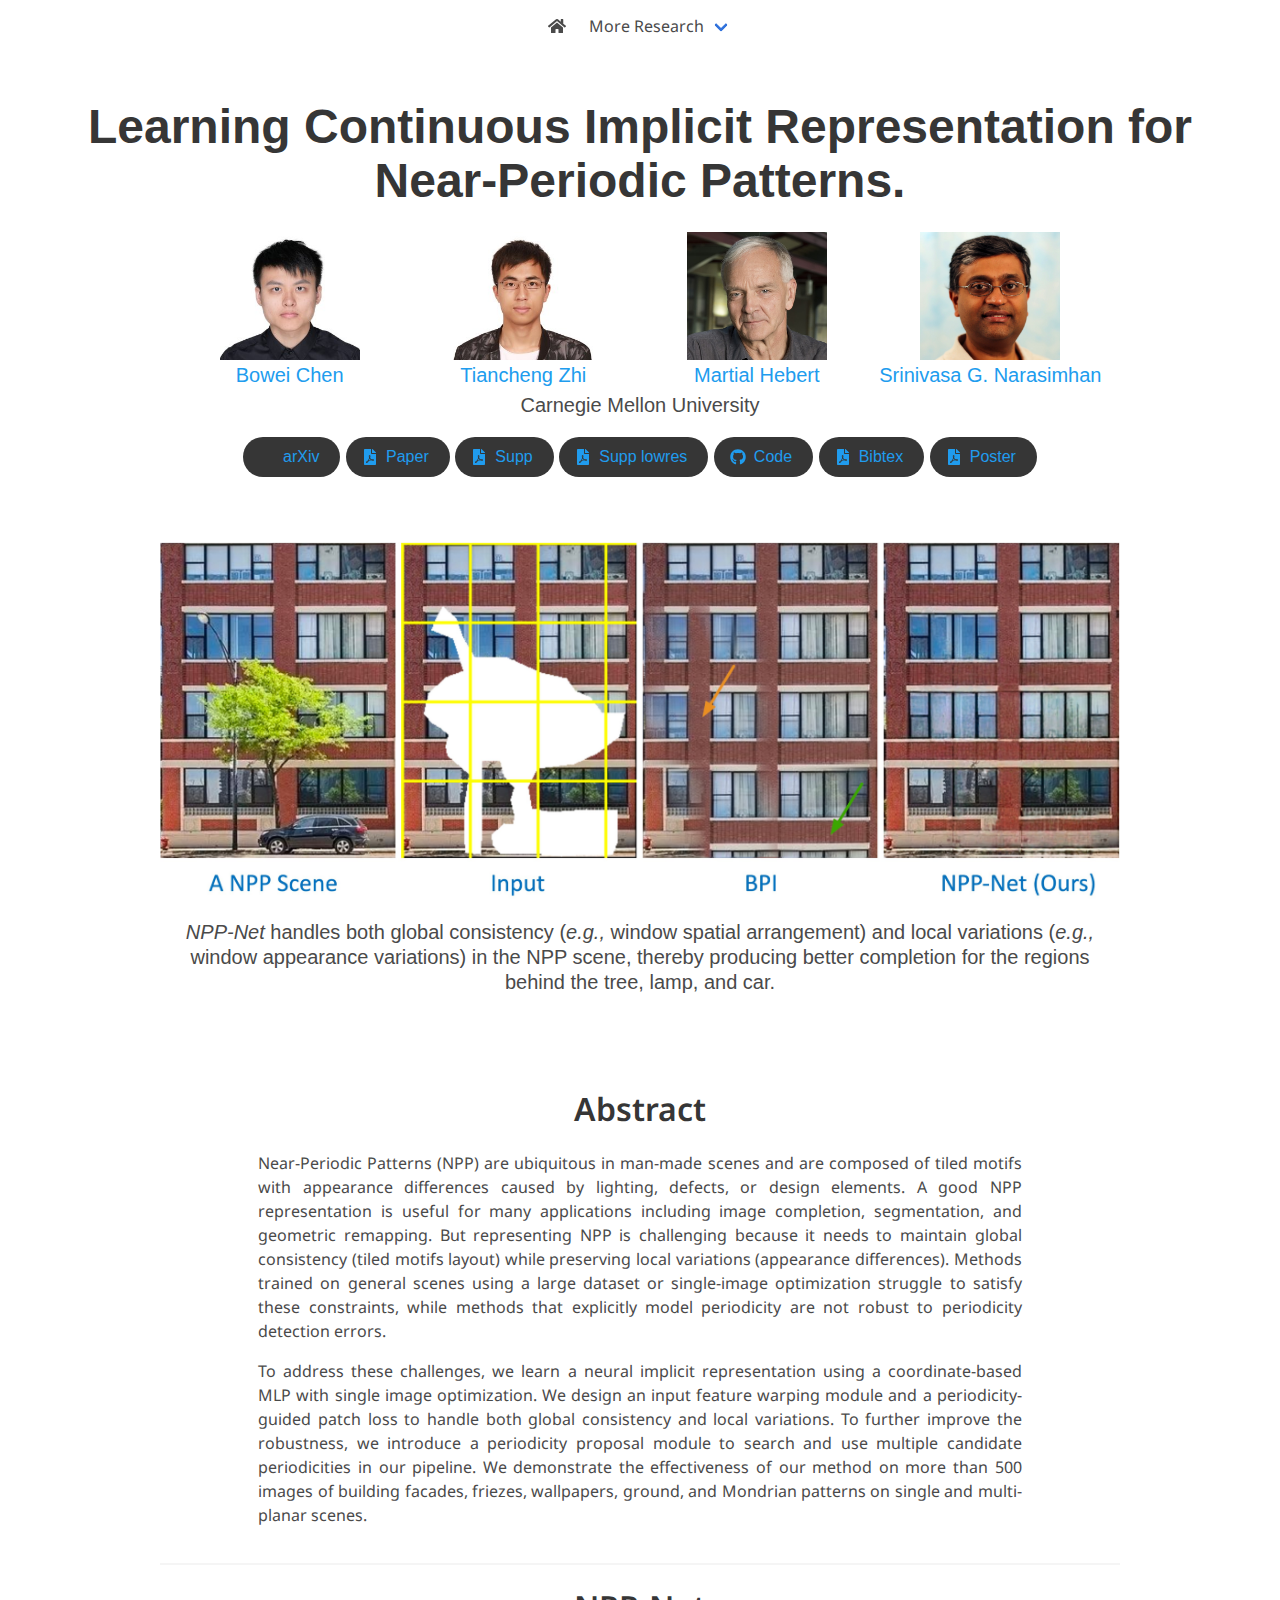
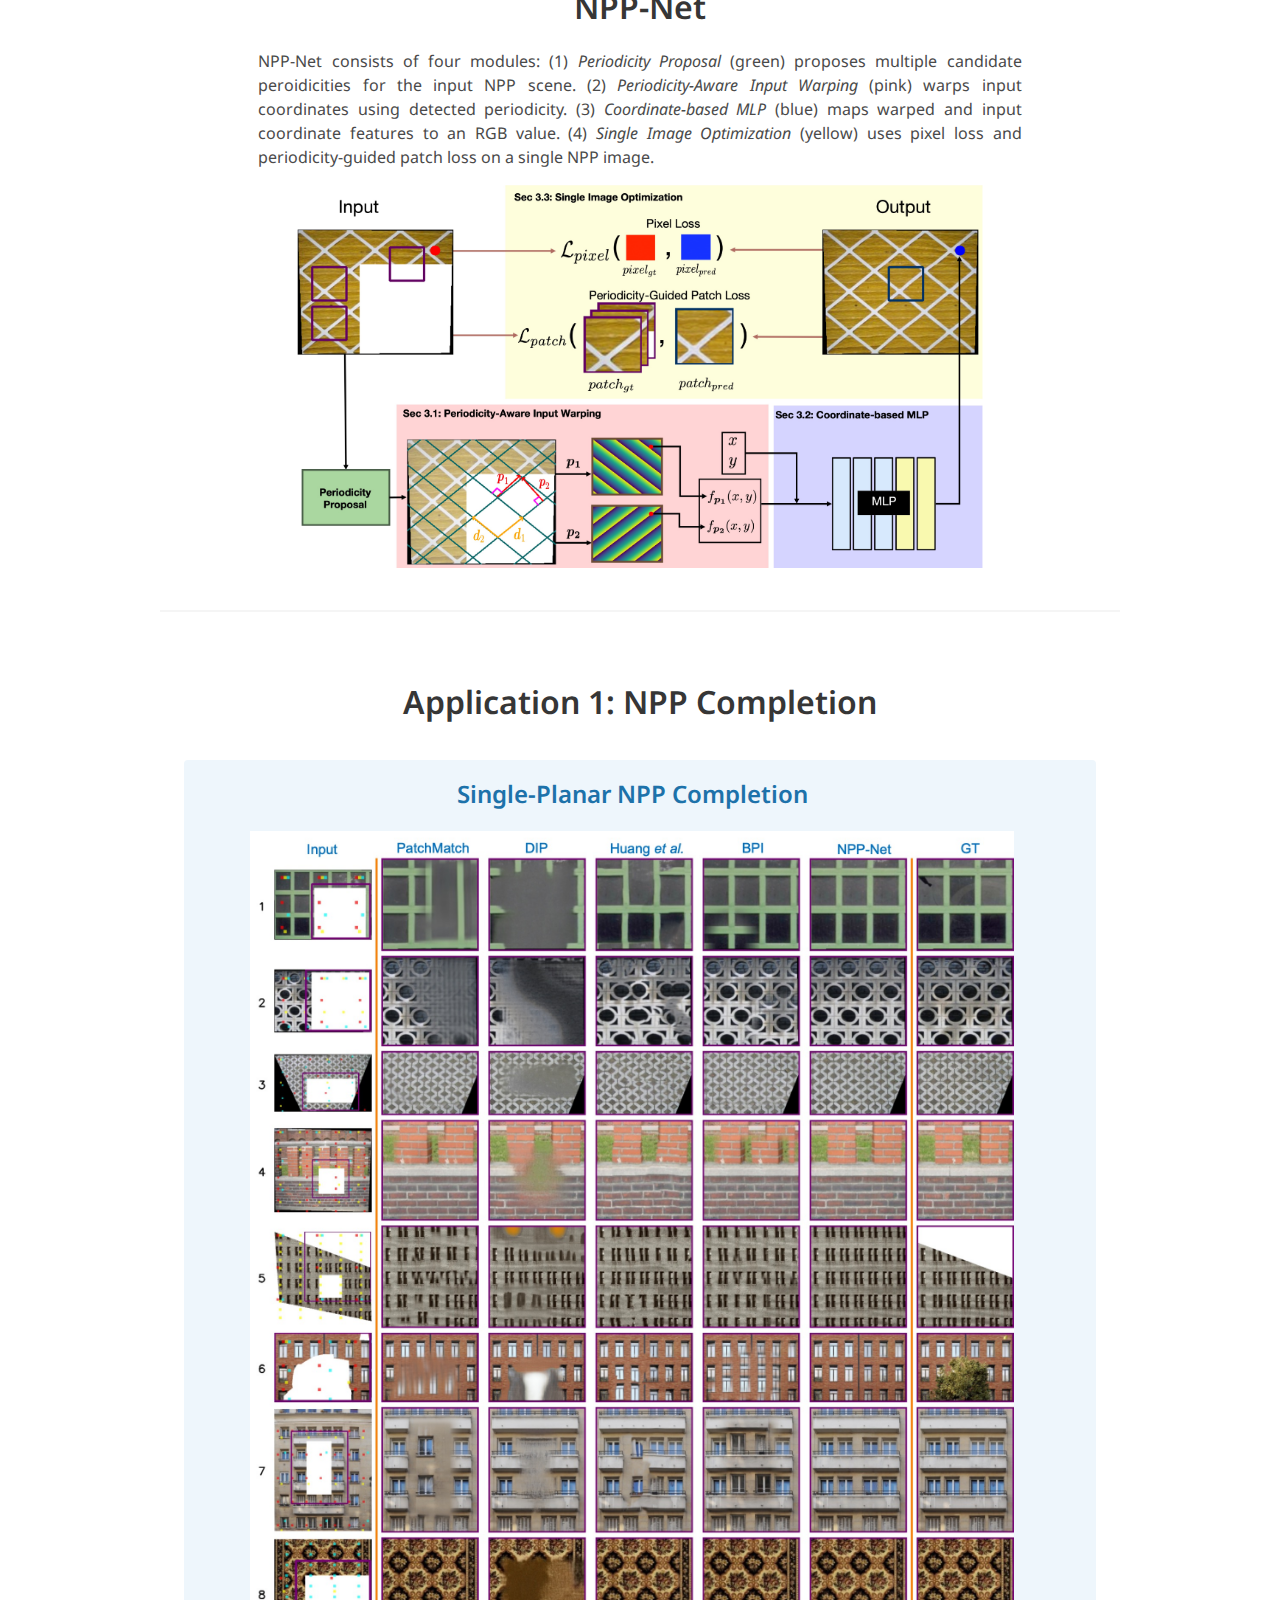
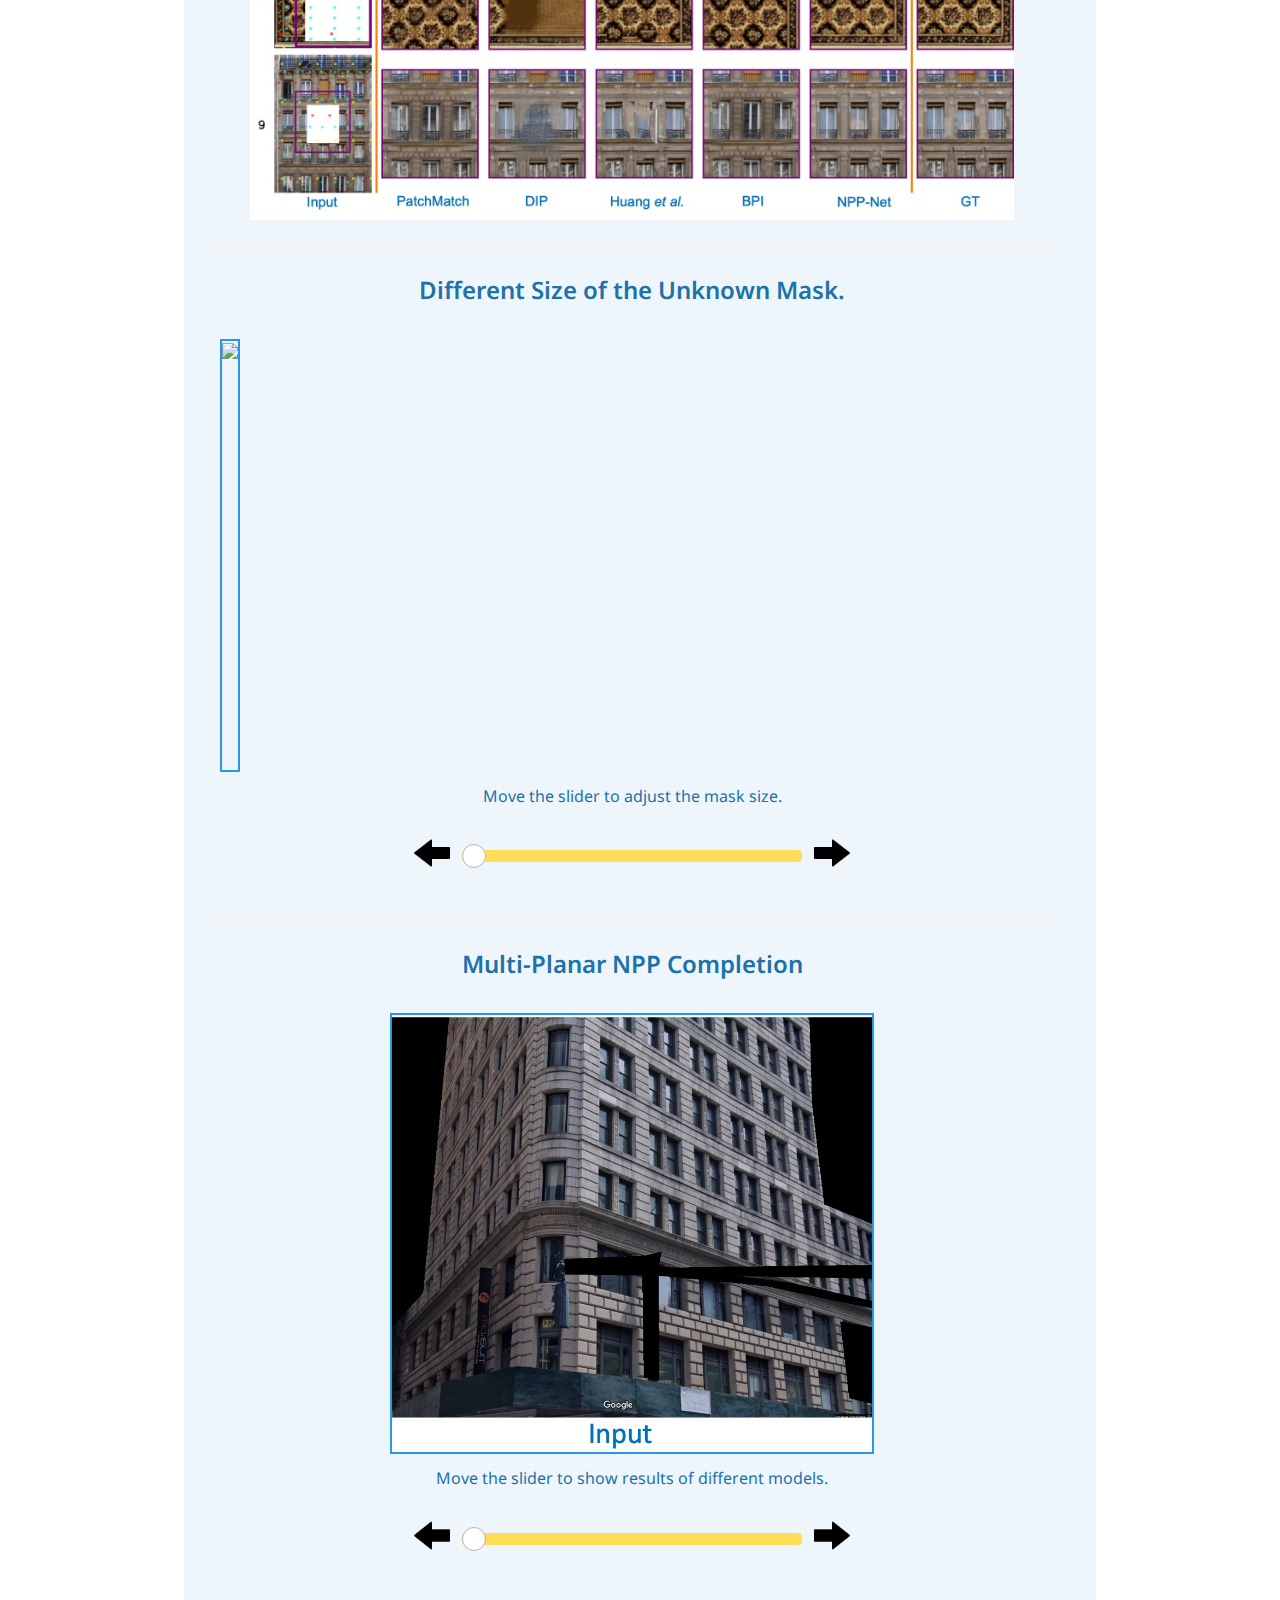
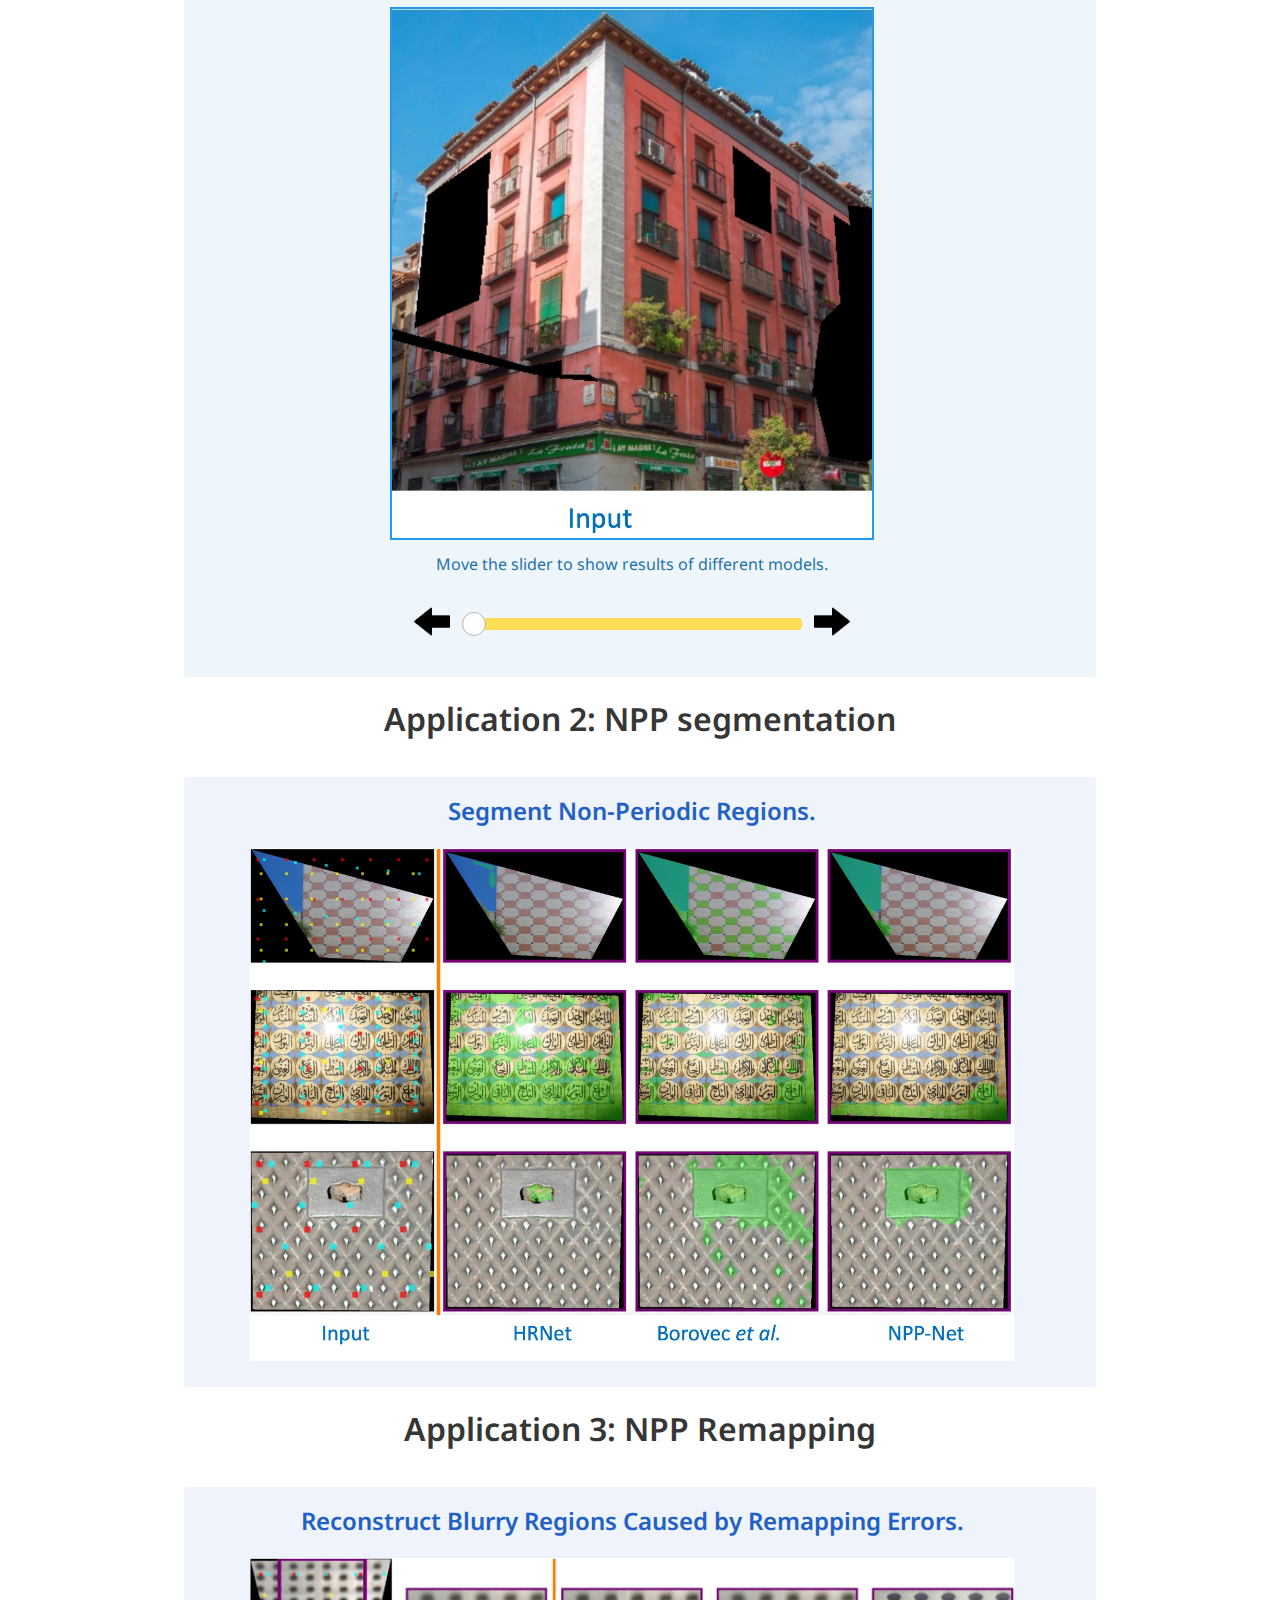
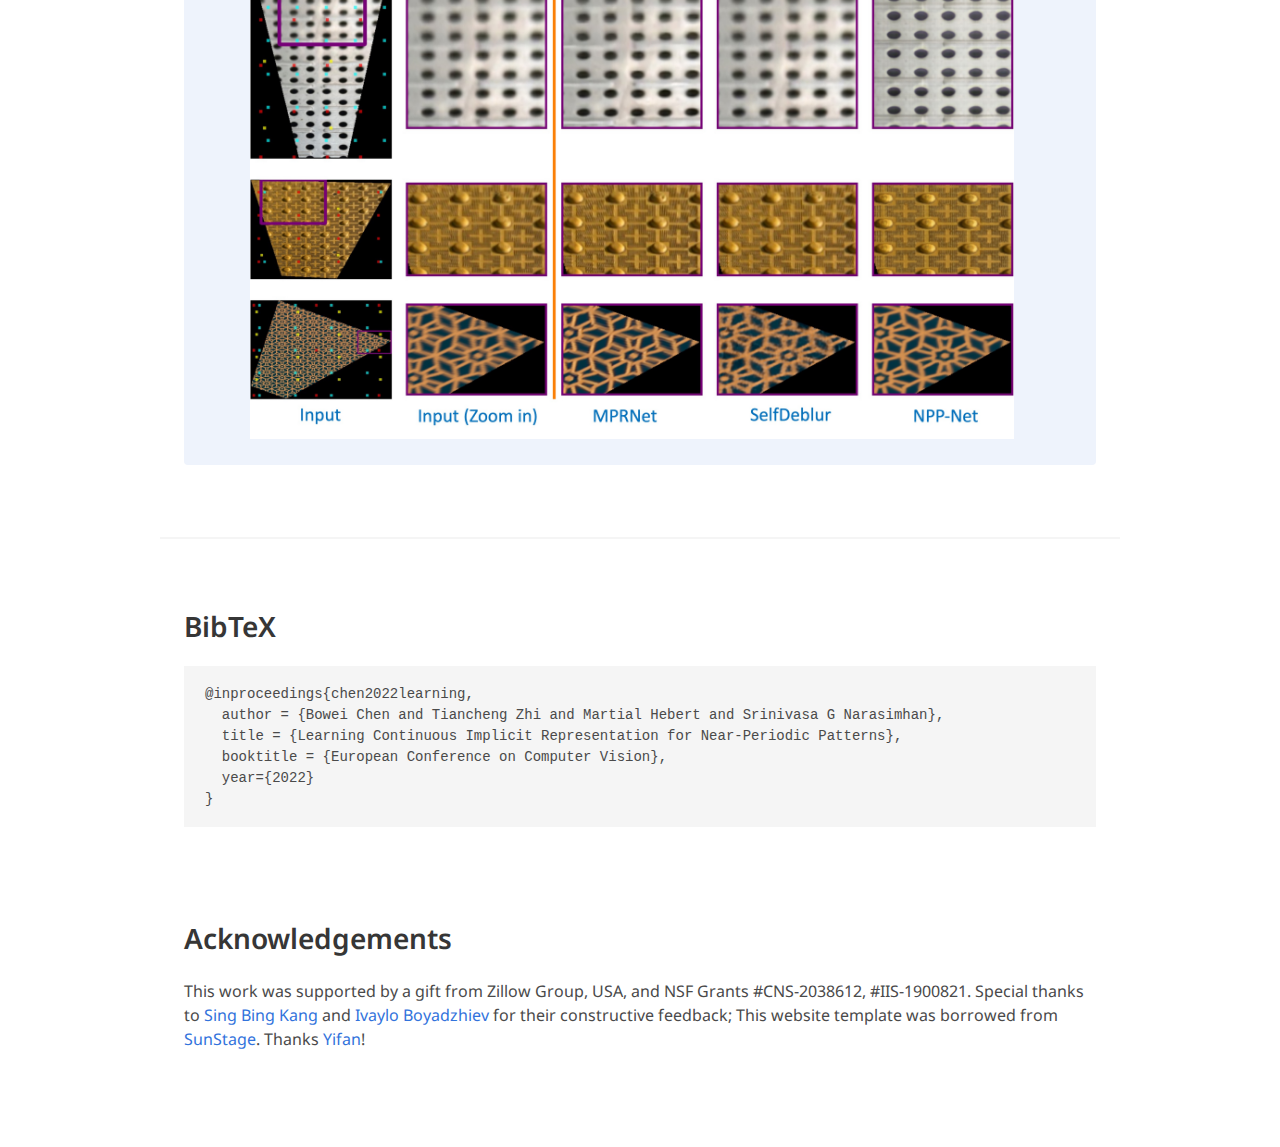
==== commit 6555ecb9: "update redirect" ====
--- a/projects/NPP_Net/index.html
+++ b/projects/NPP_Net/index.html
@@ -64,7 +64,7 @@
   </div>
   <div class="navbar-menu">
     <div class="navbar-start" style="flex-grow: 1; justify-content: center;">
-      <a class="navbar-item" href="https://armastuschen.github.io">
+      <a class="navbar-item" href="https://homes.cs.washington.edu/~boweiche/">
       <span class="icon">
           <i class="fas fa-home"></i>
       </span>
@@ -103,7 +103,7 @@
             <div class="author-portrait">
               <img src="./static/images/portraits/bowei.jpeg" class="rgb preload" />
             </div>
-            <a href="https://armastuschen.github.io">Bowei Chen</a></div>
+            <a href="https://homes.cs.washington.edu/~boweiche/">Bowei Chen</a></div>
           <div class="author-block">
             <div class="author-portrait">
               <img src="./static/images/portraits/tiancheng.jpeg" class="rgb preload" />
@@ -129,6 +129,15 @@
         <div class="column has-text-centered">
           <div class="publication-links">
             <!-- PDF Link. -->
+                       <span class="link-block">
+                <a href="https://arxiv.org/abs/2208.12278"
+                   class="external-link button is-normal is-rounded is-dark">
+                  <span class="icon">
+                      <i class="ai ai-arxiv"></i>
+                  </span>
+                  <span>arXiv</span>
+                </a>
+            </span>
             <span class="link-block">
                 <a href="https://www.dropbox.com/s/jabaavverorhl3c/NPP-ECCV.pdf?dl=0"
                    class="external-link button is-normal is-rounded is-dark">
@@ -138,15 +147,6 @@
                   <span>Paper</span>
                 </a>
               </span>
-           <span class="link-block">
-                <a href="https://arxiv.org/abs/2208.12278"
-                   class="external-link button is-normal is-rounded is-dark">
-                  <span class="icon">
-                      <i class="ai ai-arxiv"></i>
-                  </span>
-                  <span>arXiv</span>
-                </a>
-            </span>
             <span class="link-block">
                 <a href="https://www.dropbox.com/s/vfyq3u9htr2i1o1/NPP-ECCV_supp.pdf?dl=0"
                    class="external-link button is-normal is-rounded is-dark">
@@ -181,6 +181,15 @@
                       <i class="fas fa-file-pdf"></i>
                   </span>
                   <span>Bibtex</span>
+                </a>
+              </span>
+            <span class="link-block">
+                <a href="./static/poster.pdf"
+                   class="external-link button is-normal is-rounded is-dark">
+                  <span class="icon">
+                      <i class="fas fa-file-pdf"></i>
+                  </span>
+                  <span>Poster</span>
                 </a>
               </span>
             <!-- Dataset Link. -->
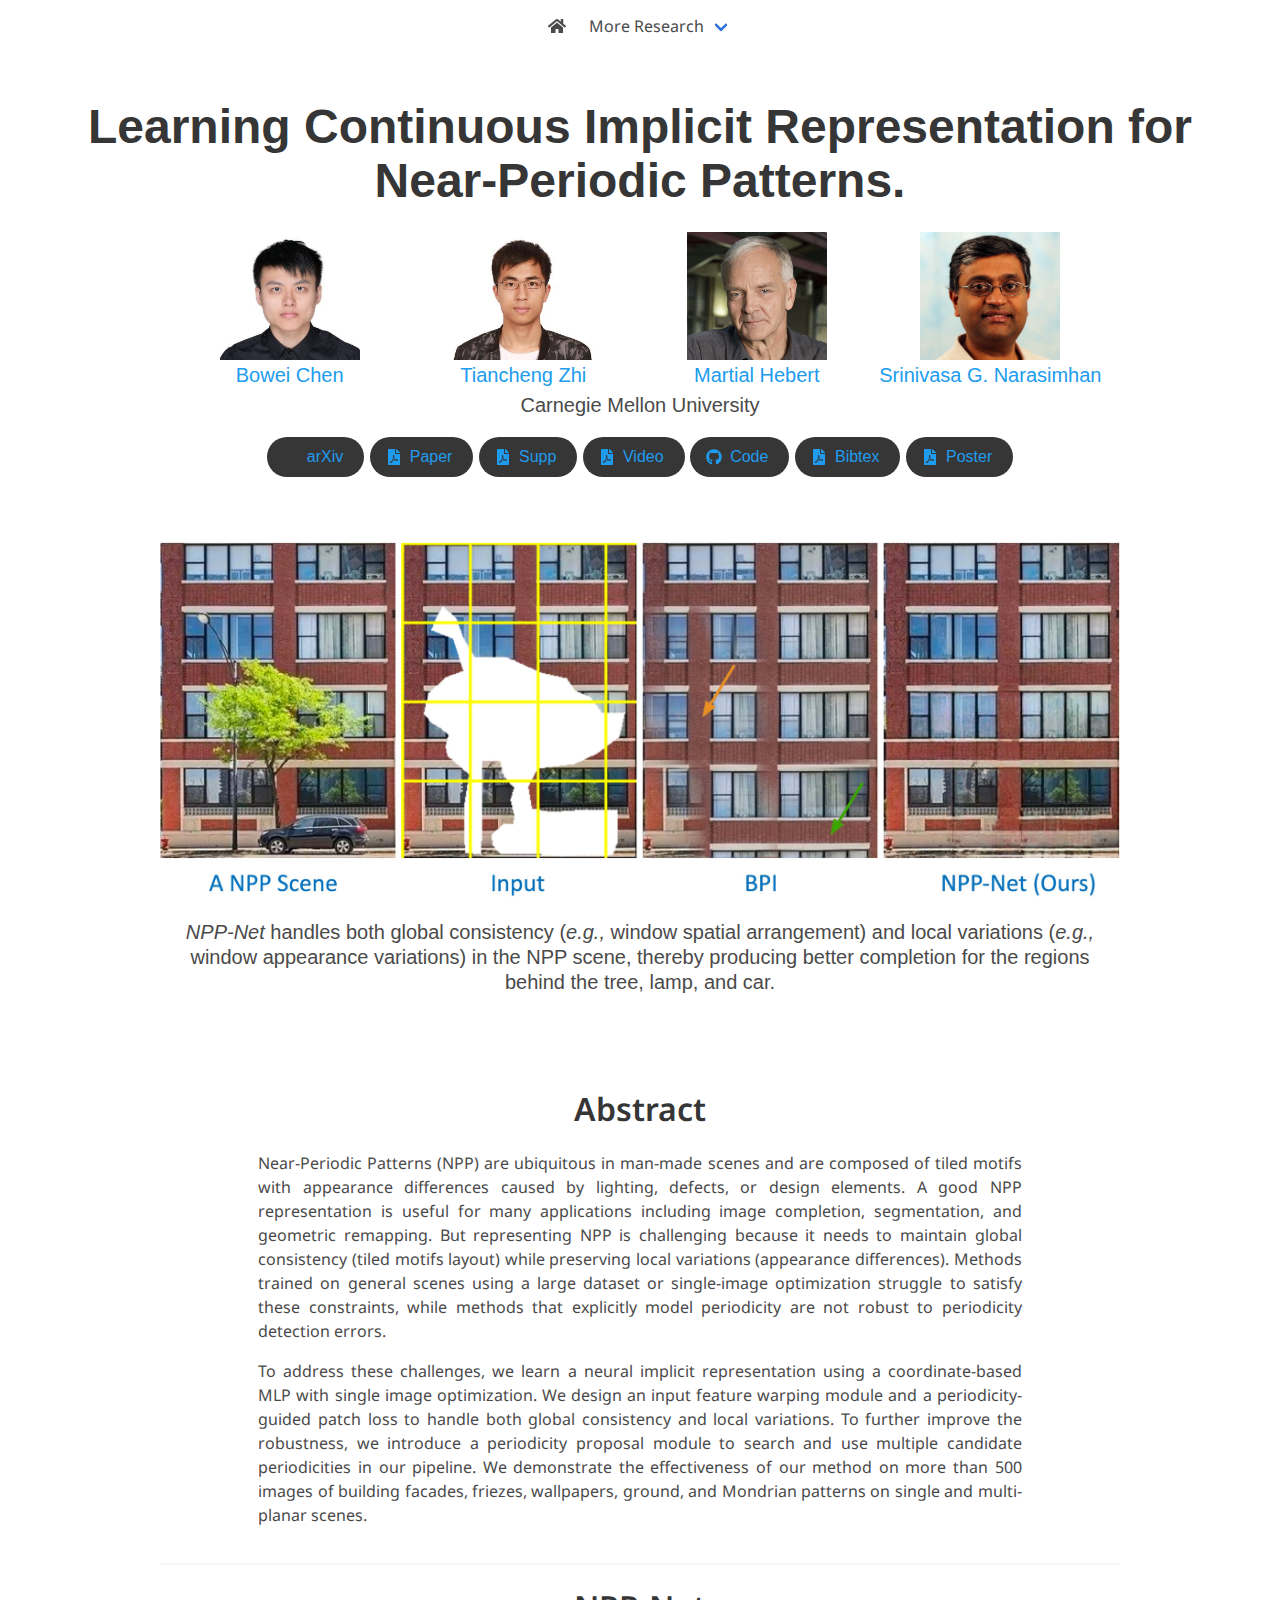
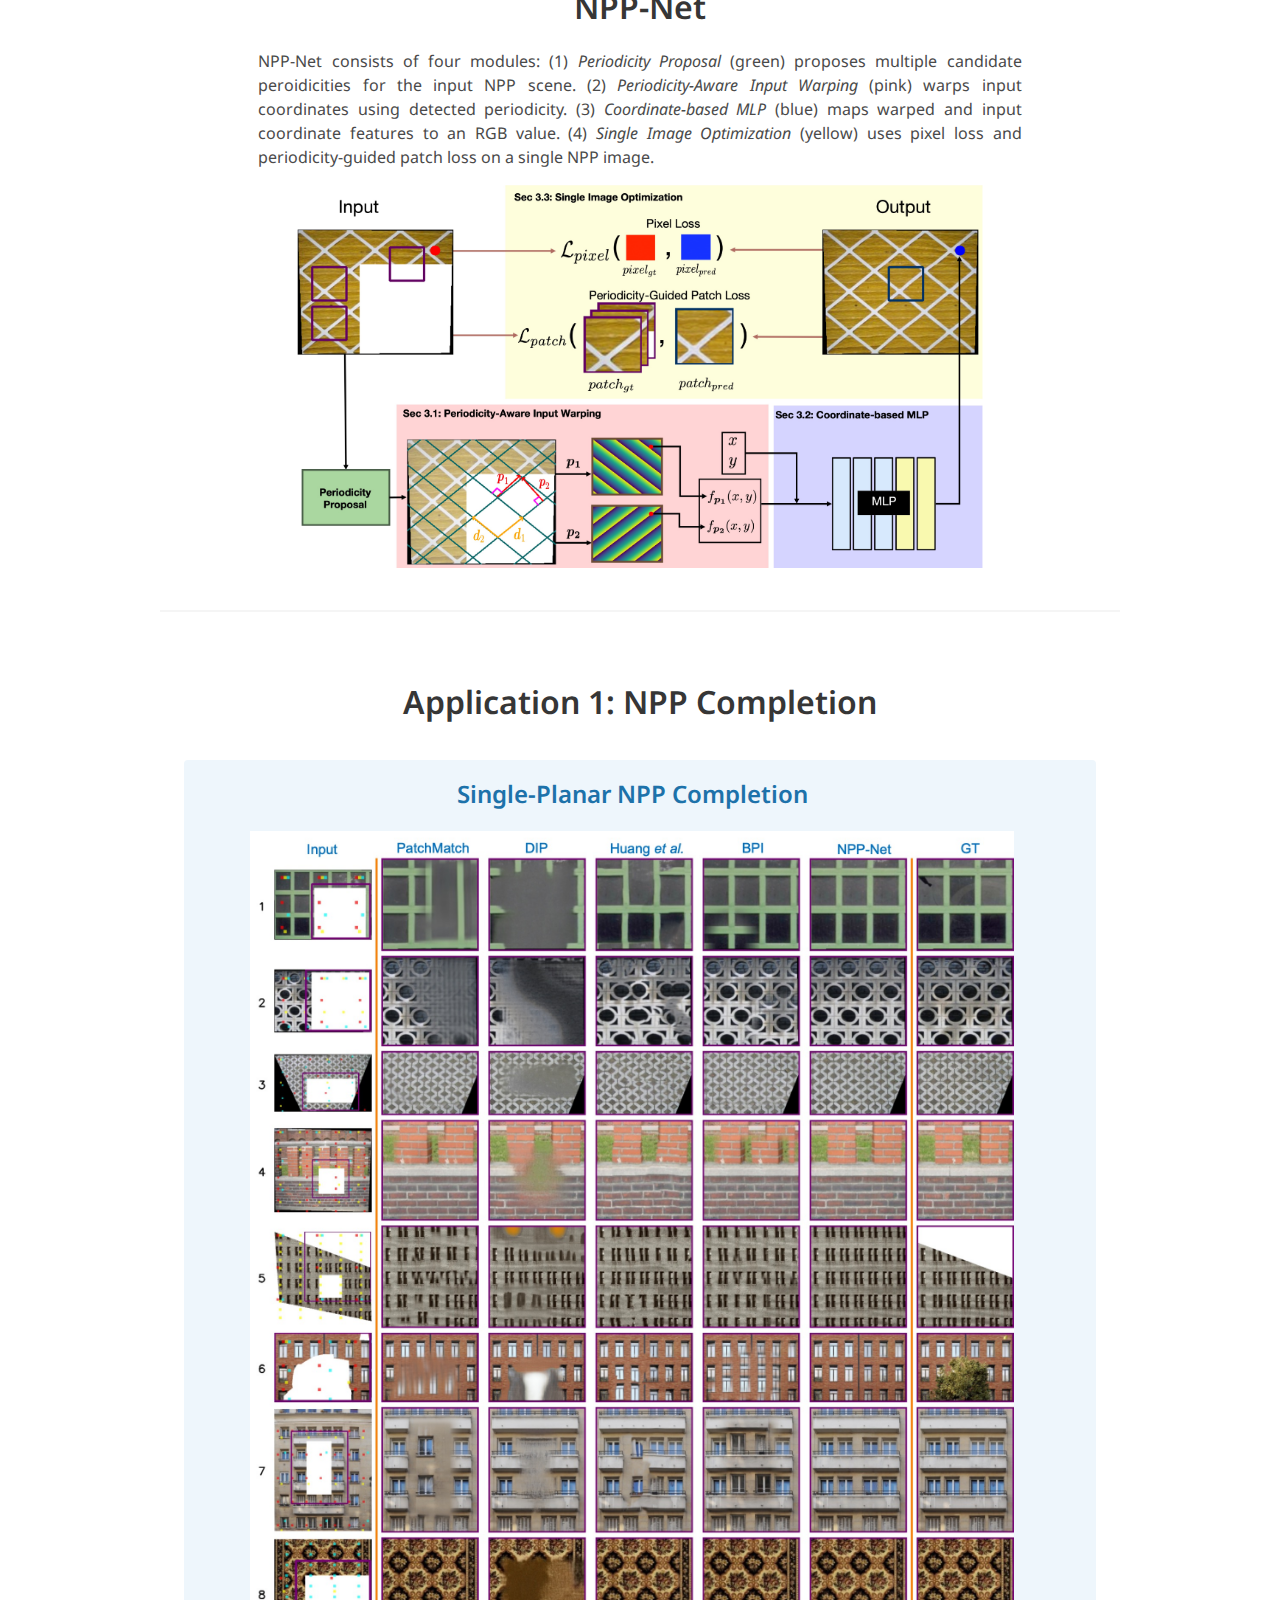
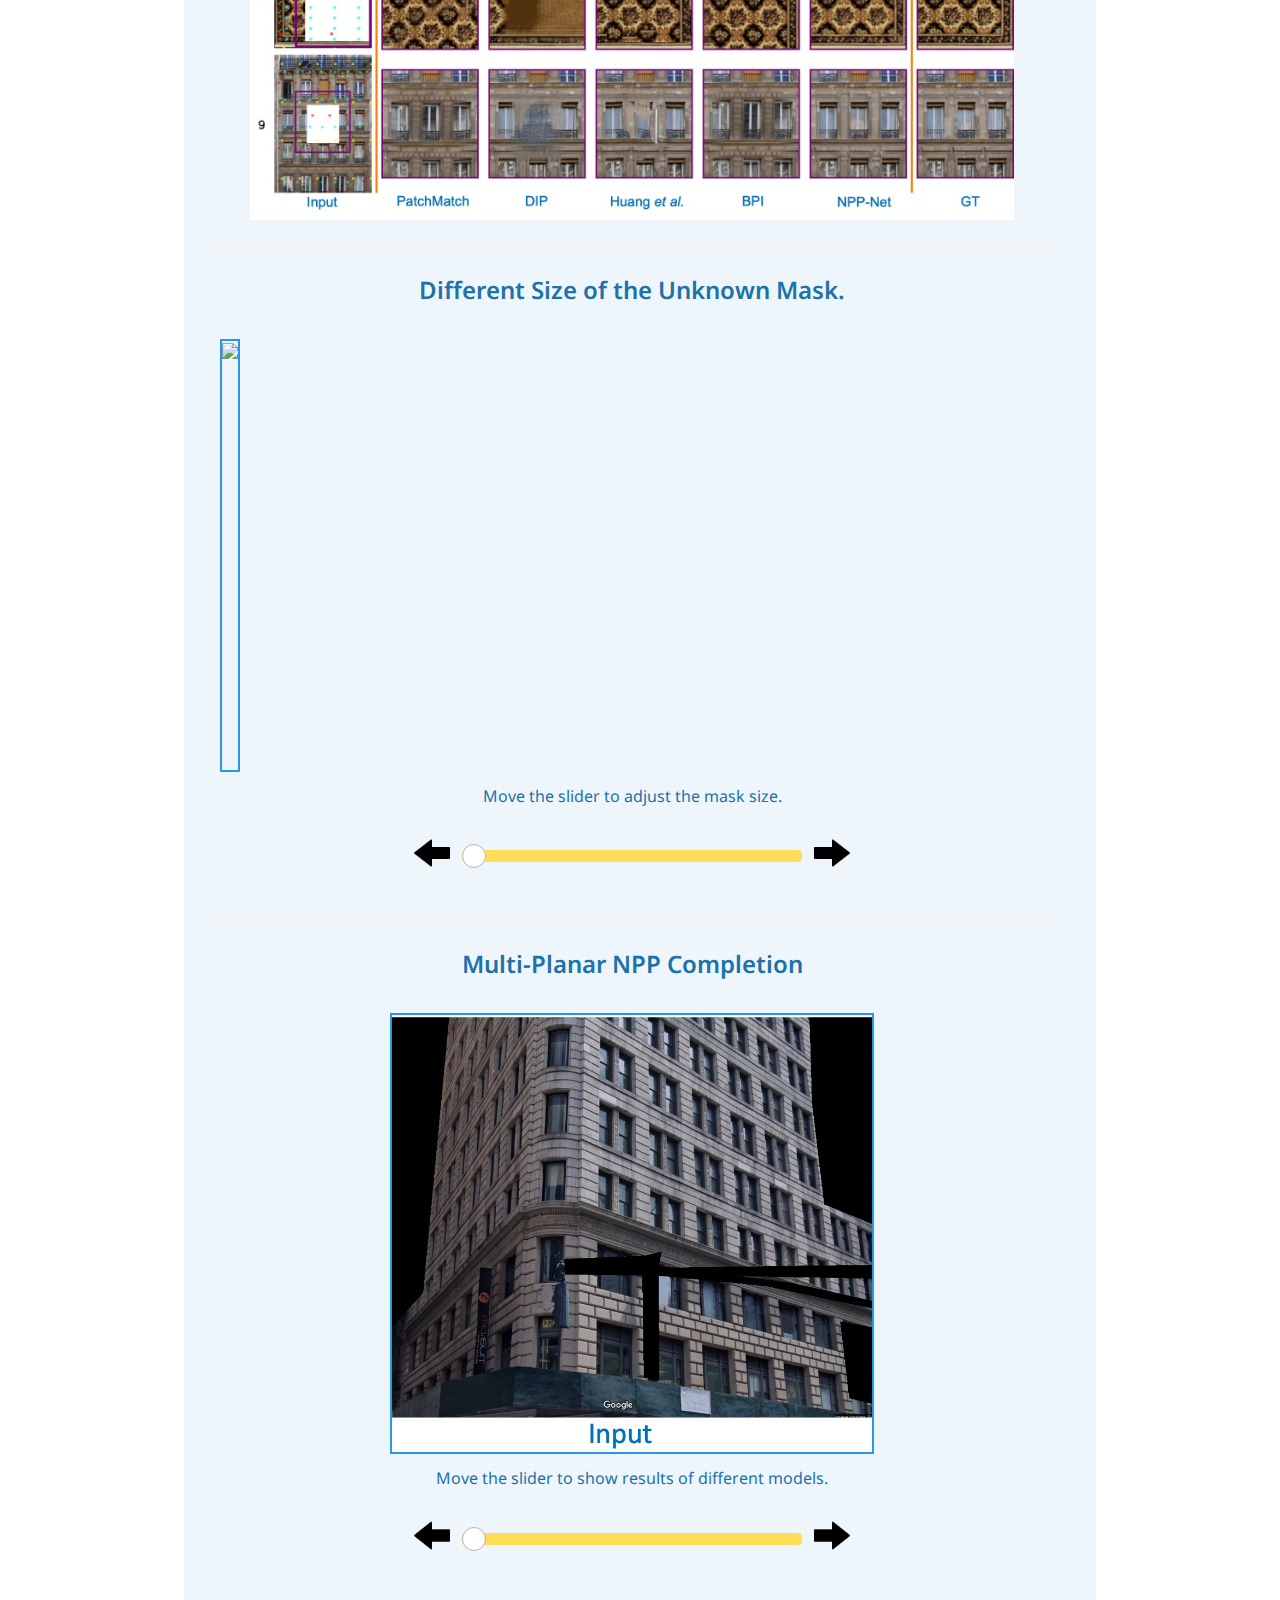
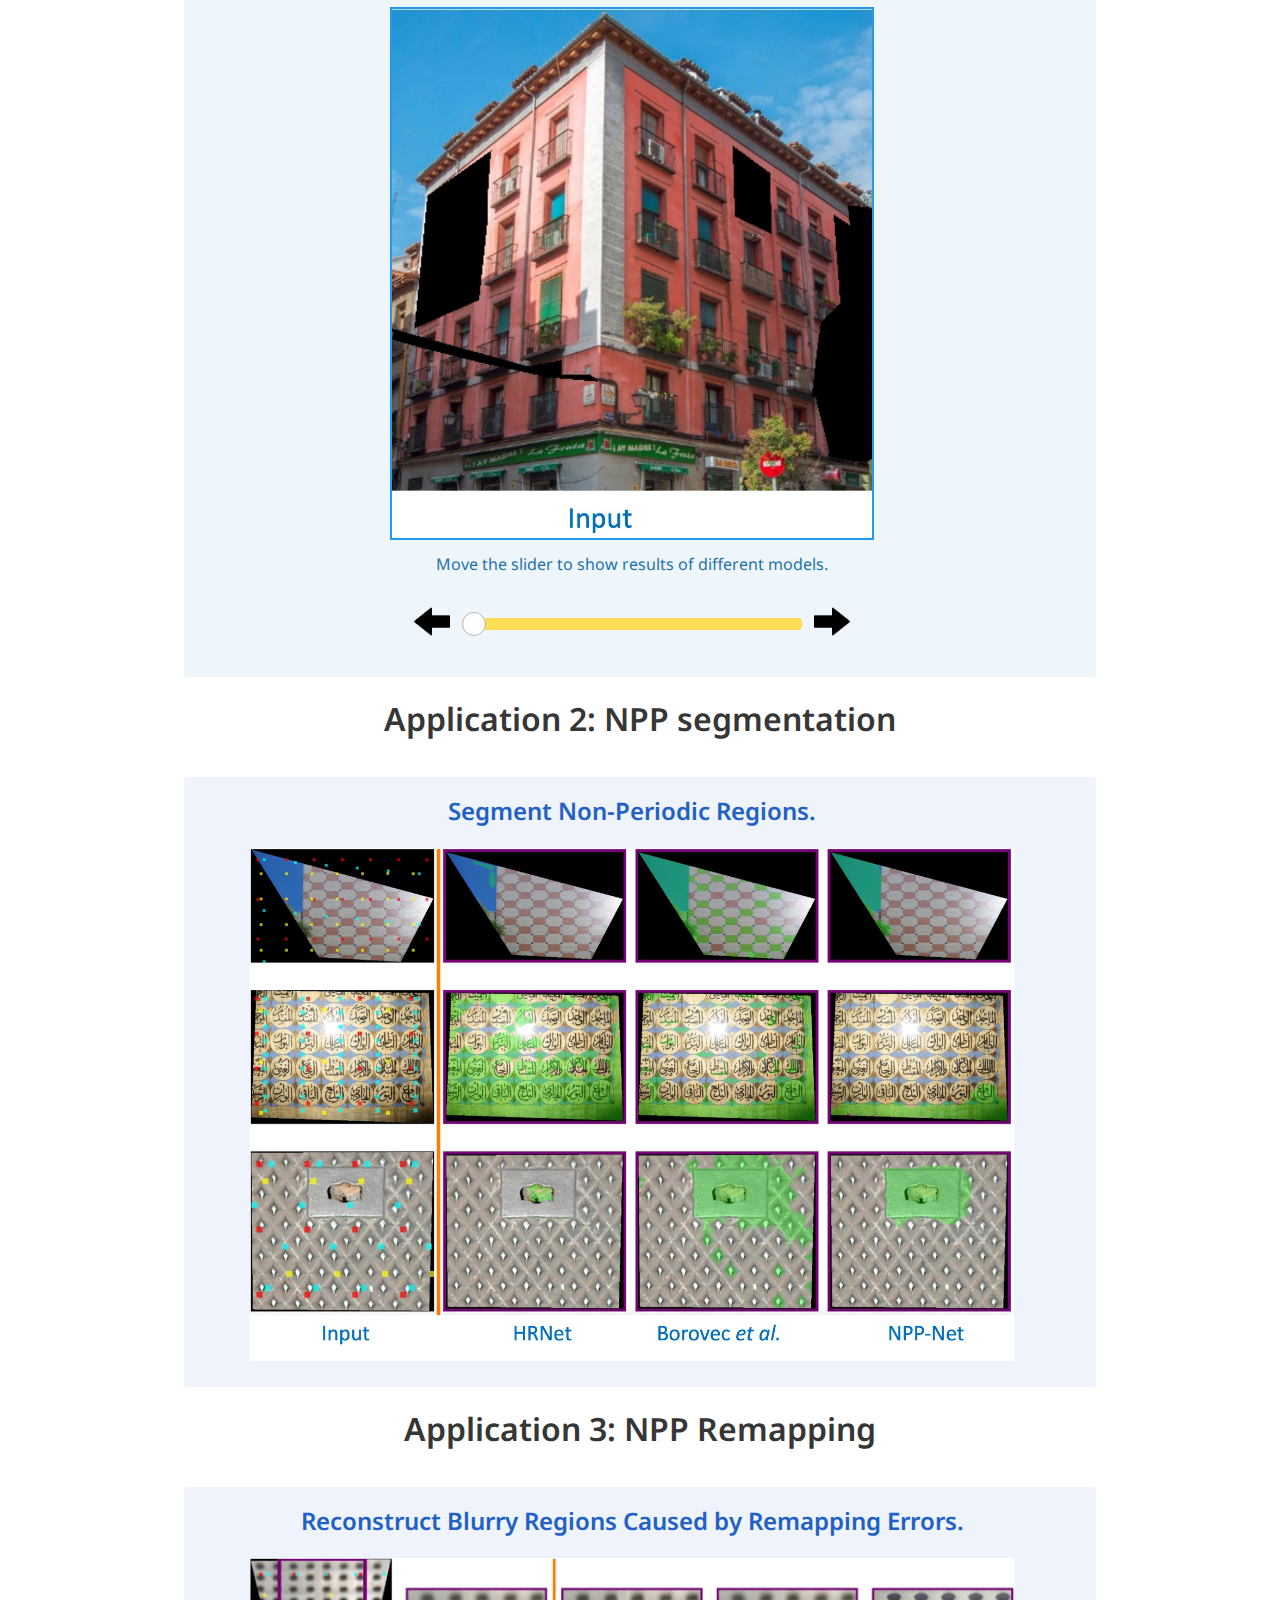
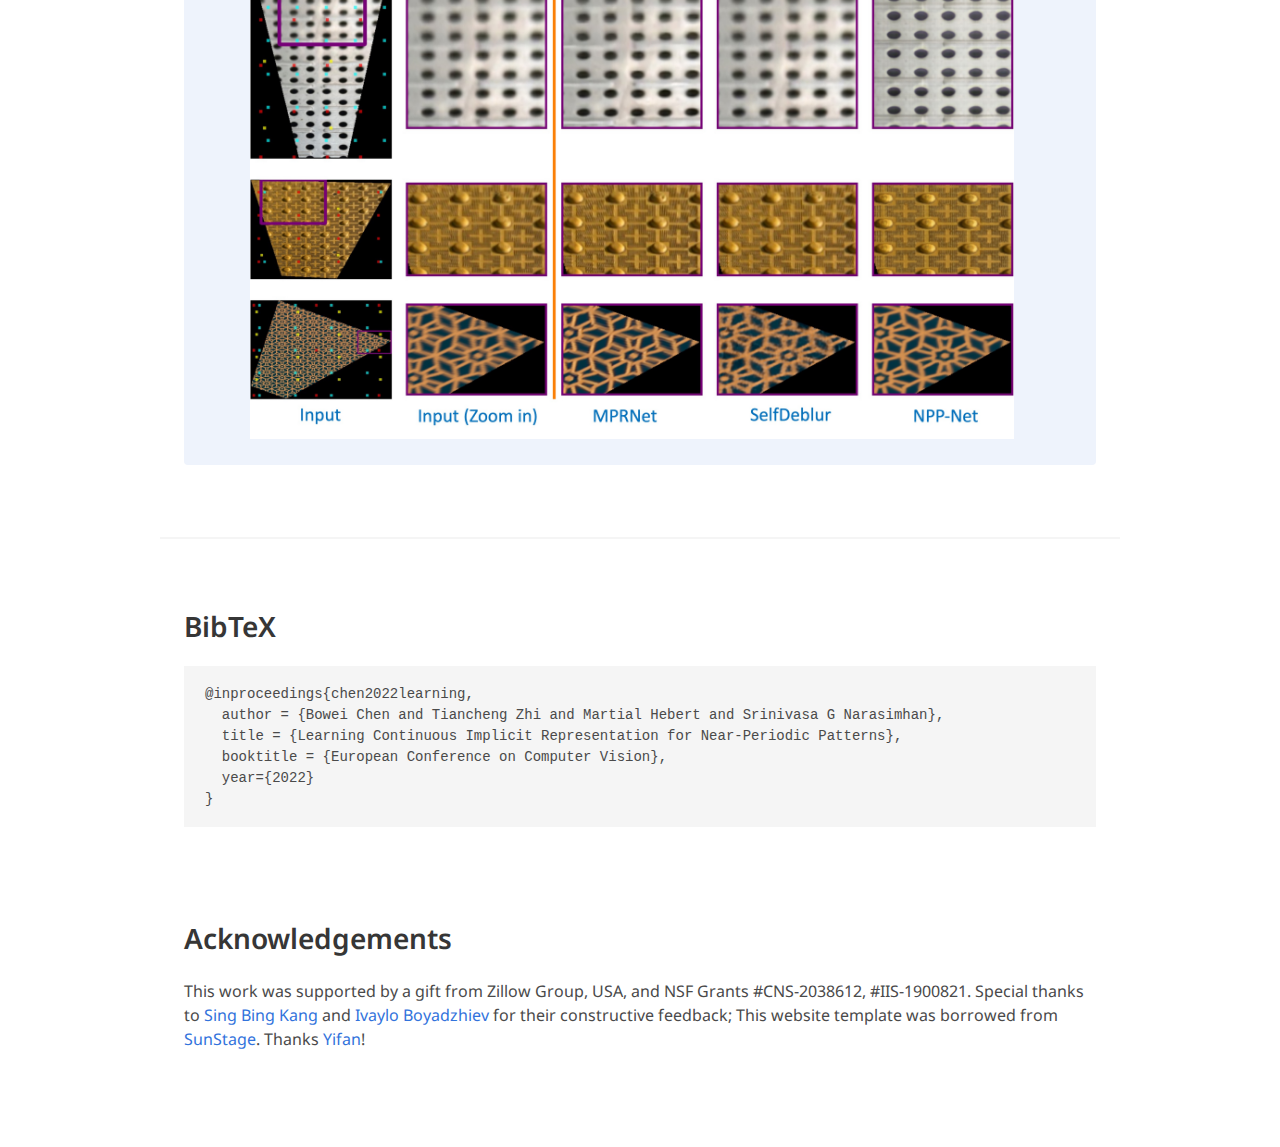
==== commit b214ce18: "update redirect" ====
--- a/projects/NPP_Net/index.html
+++ b/projects/NPP_Net/index.html
@@ -156,15 +156,15 @@
                   <span>Supp</span>
                 </a>
             </span>
-             <span class="link-block">
-                <a href="https://www.dropbox.com/s/sdysssm9kp49meo/NPP-ECCV_supp_lowres.pdf?dl=0"
+              <span class="link-block">
+                <a href="./static/video.mp4"
                    class="external-link button is-normal is-rounded is-dark">
                   <span class="icon">
                       <i class="fas fa-file-pdf"></i>
                   </span>
-                  <span>Supp lowres</span>
-                </a>
-            </span>
+                  <span>Video</span>
+                </a>
+              </span>
             <span class="link-block">
               <a href="https://github.com/ArmastusChen/Learning-Continuous-Implicit-Representation-for-Near-Periodic-Patterns"
                  class="external-link button is-normal is-rounded is-dark">
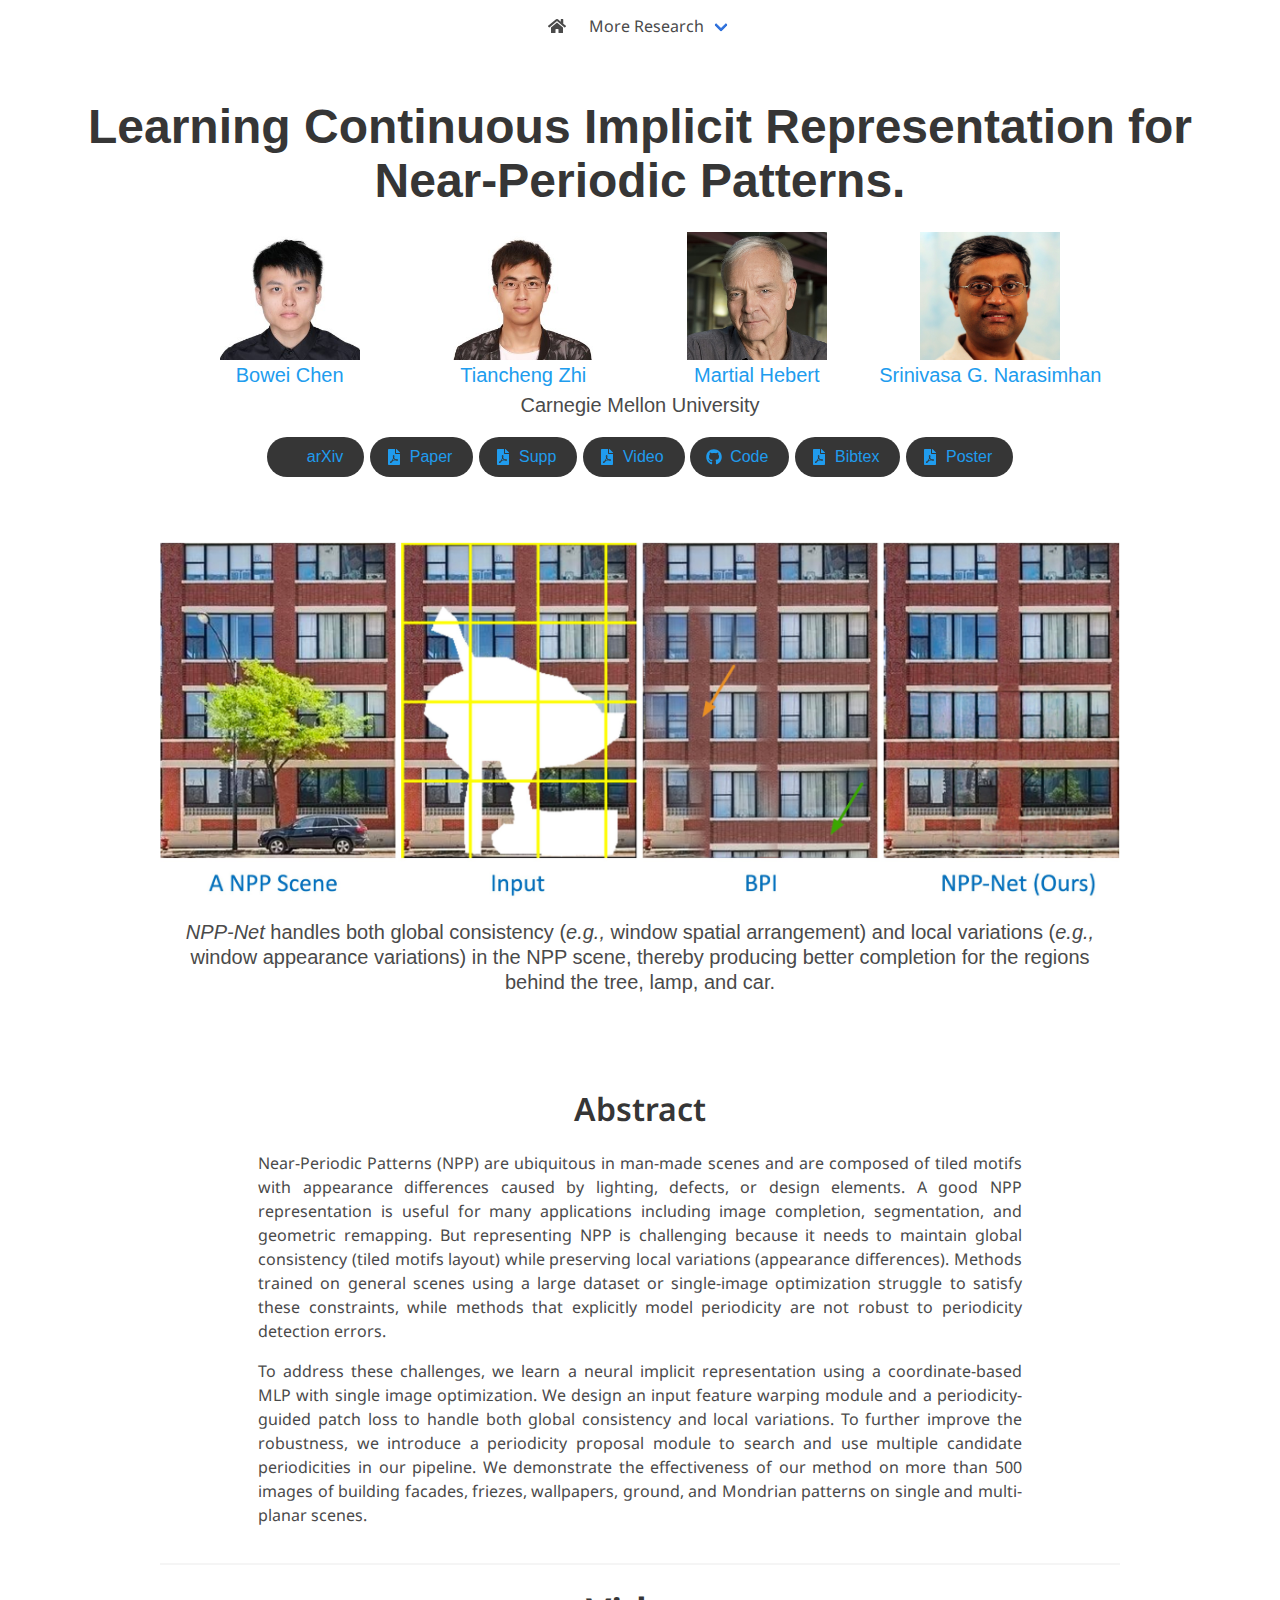
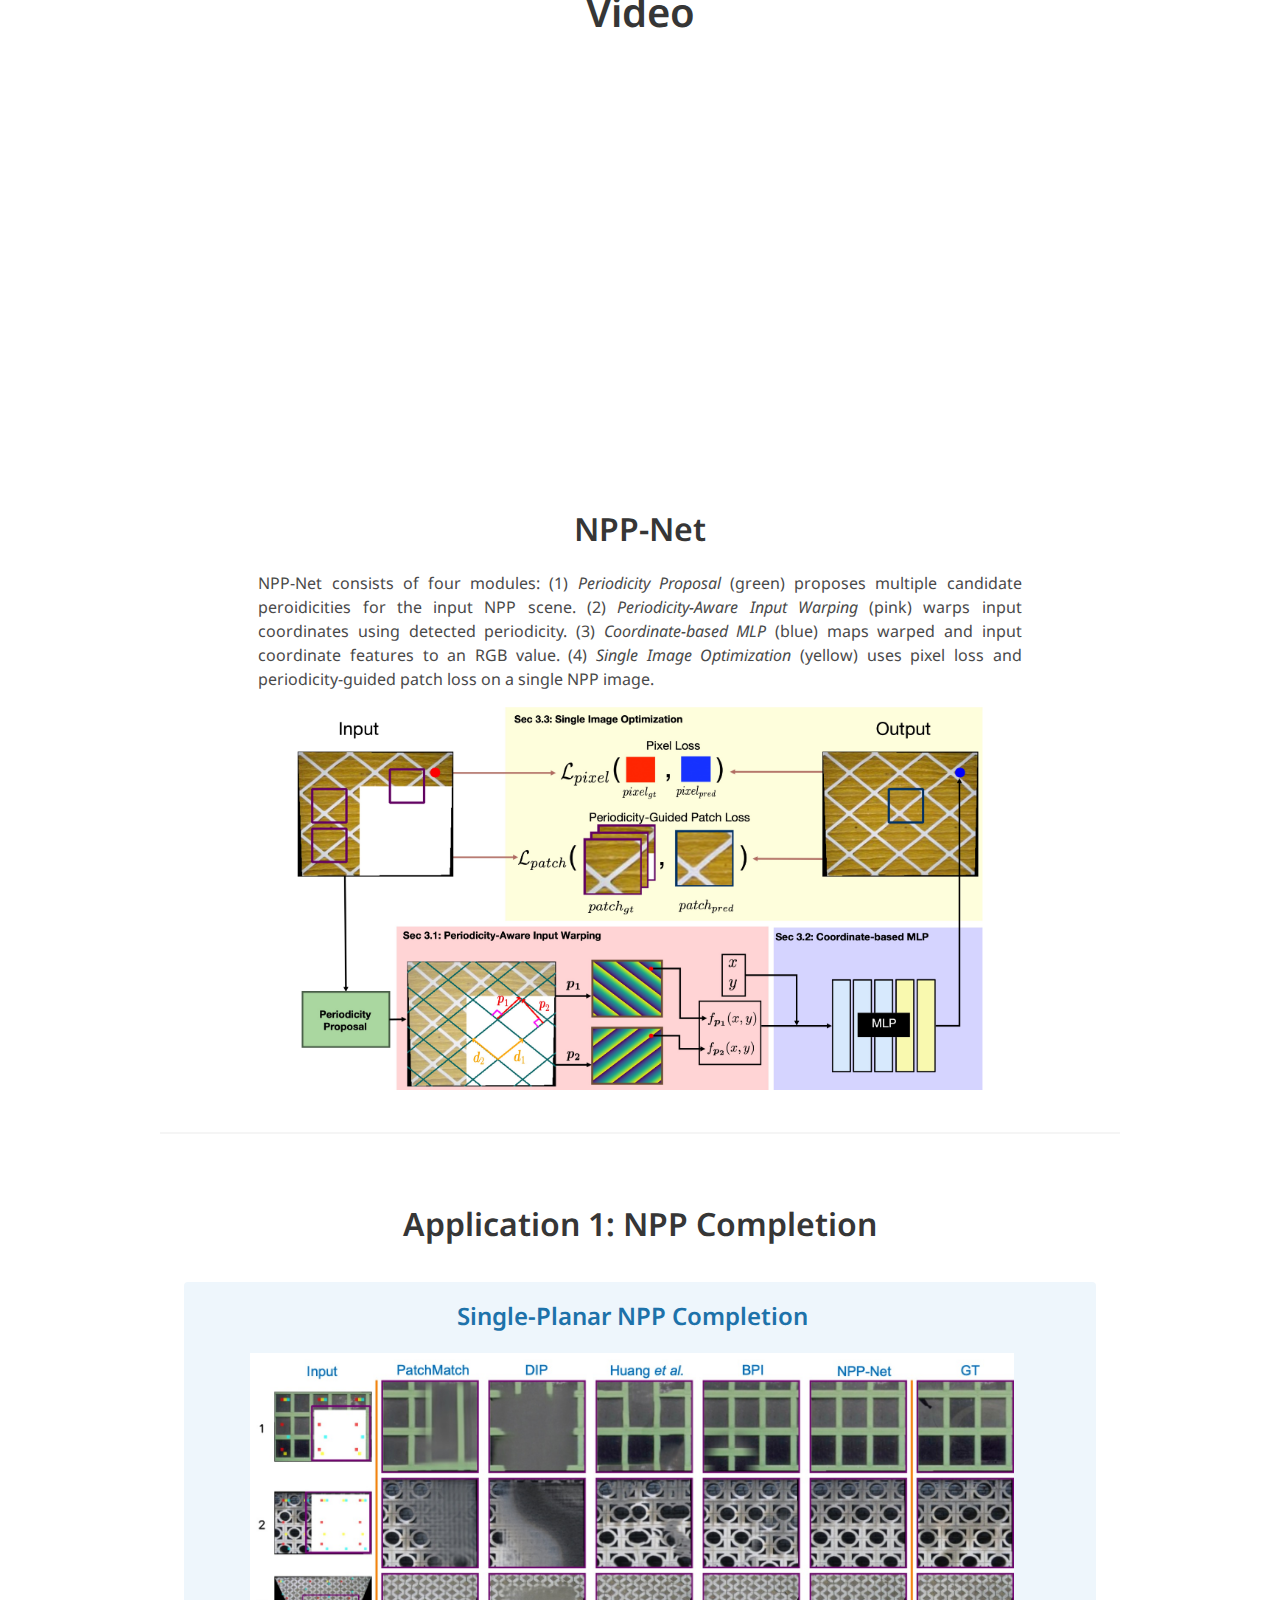
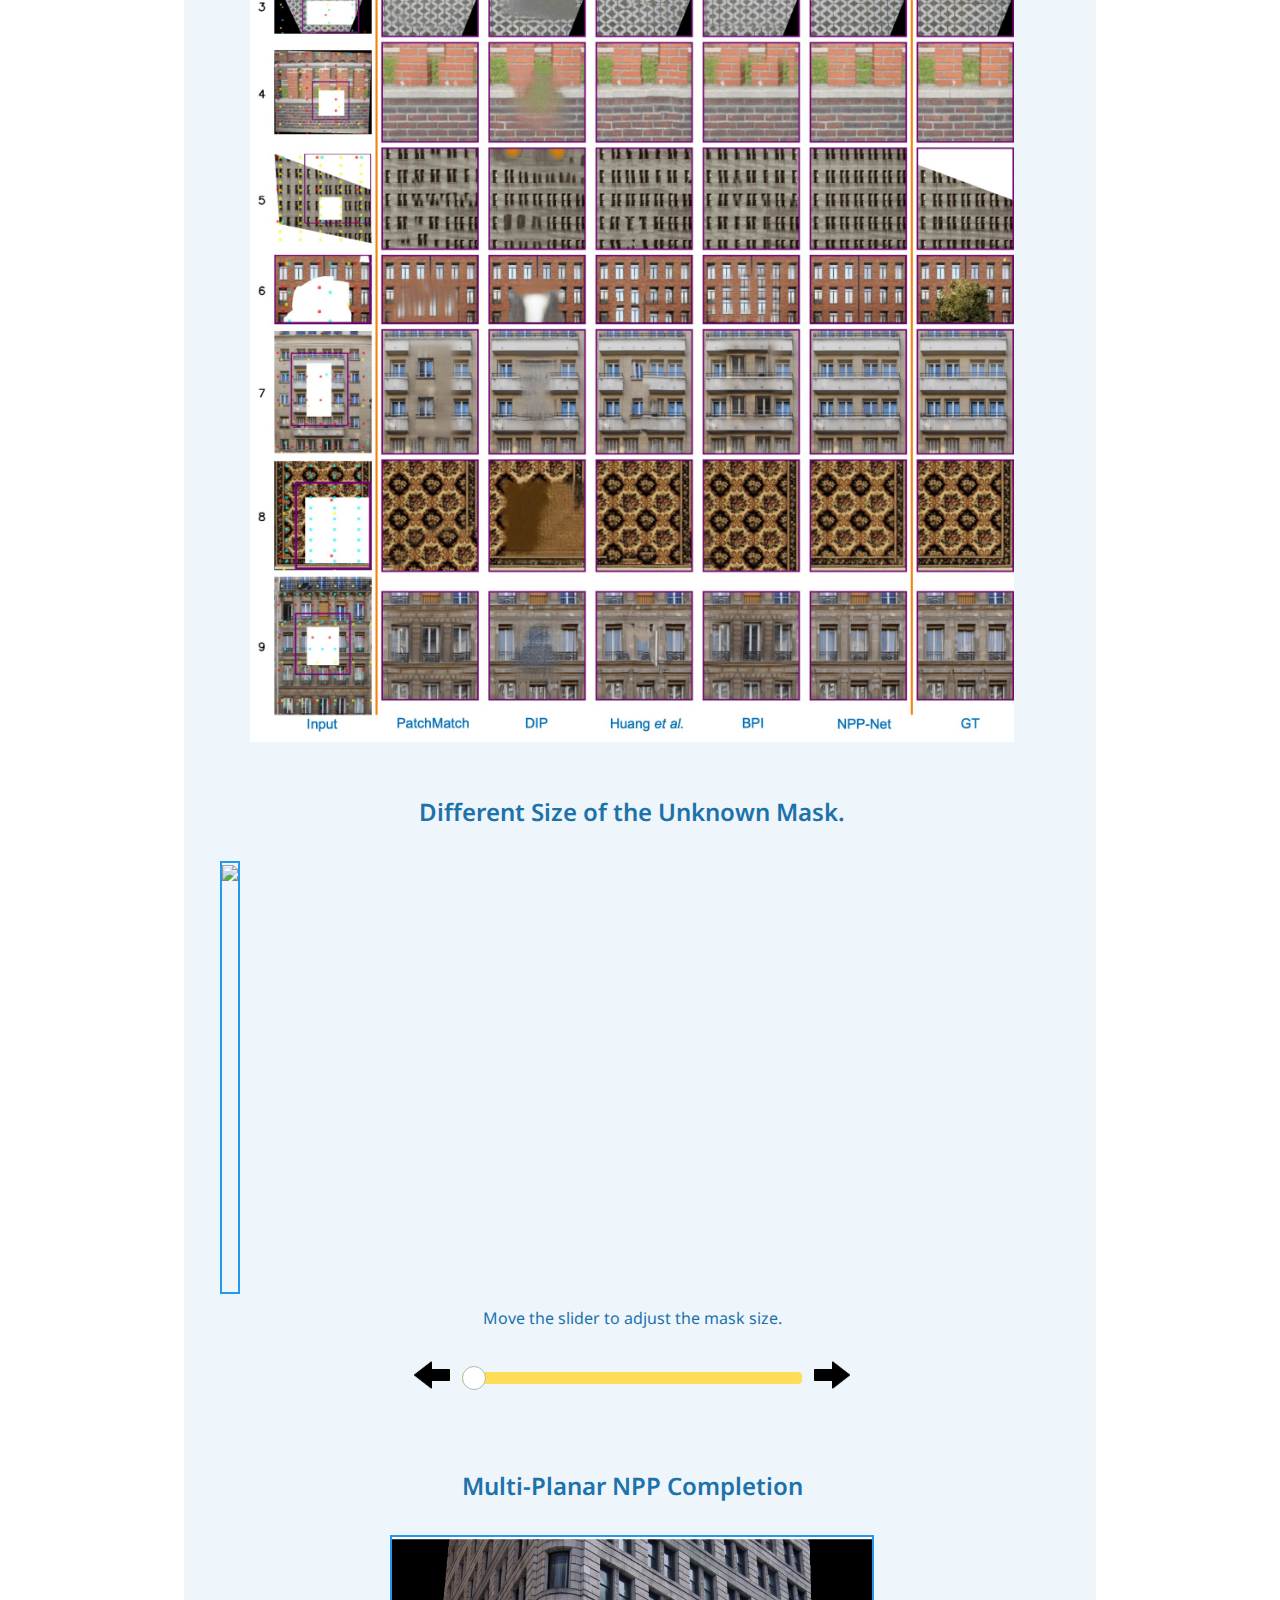
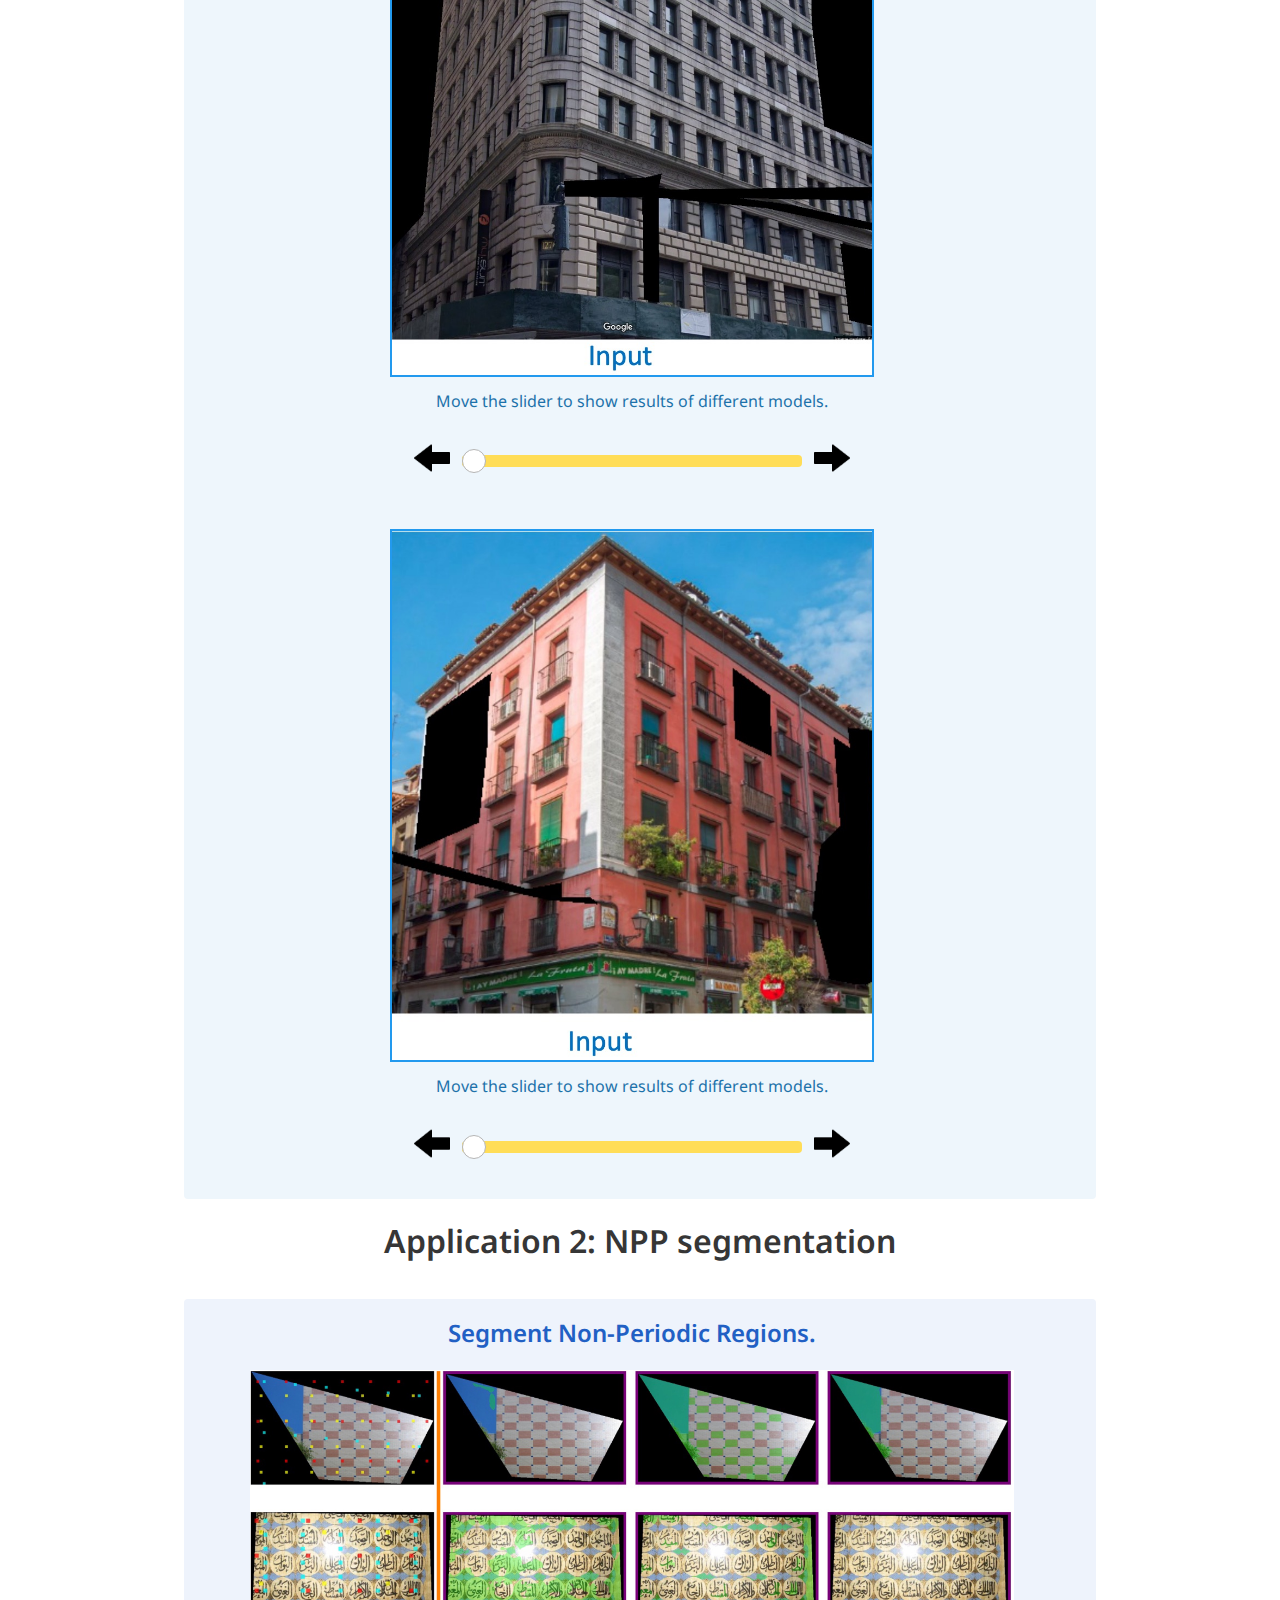
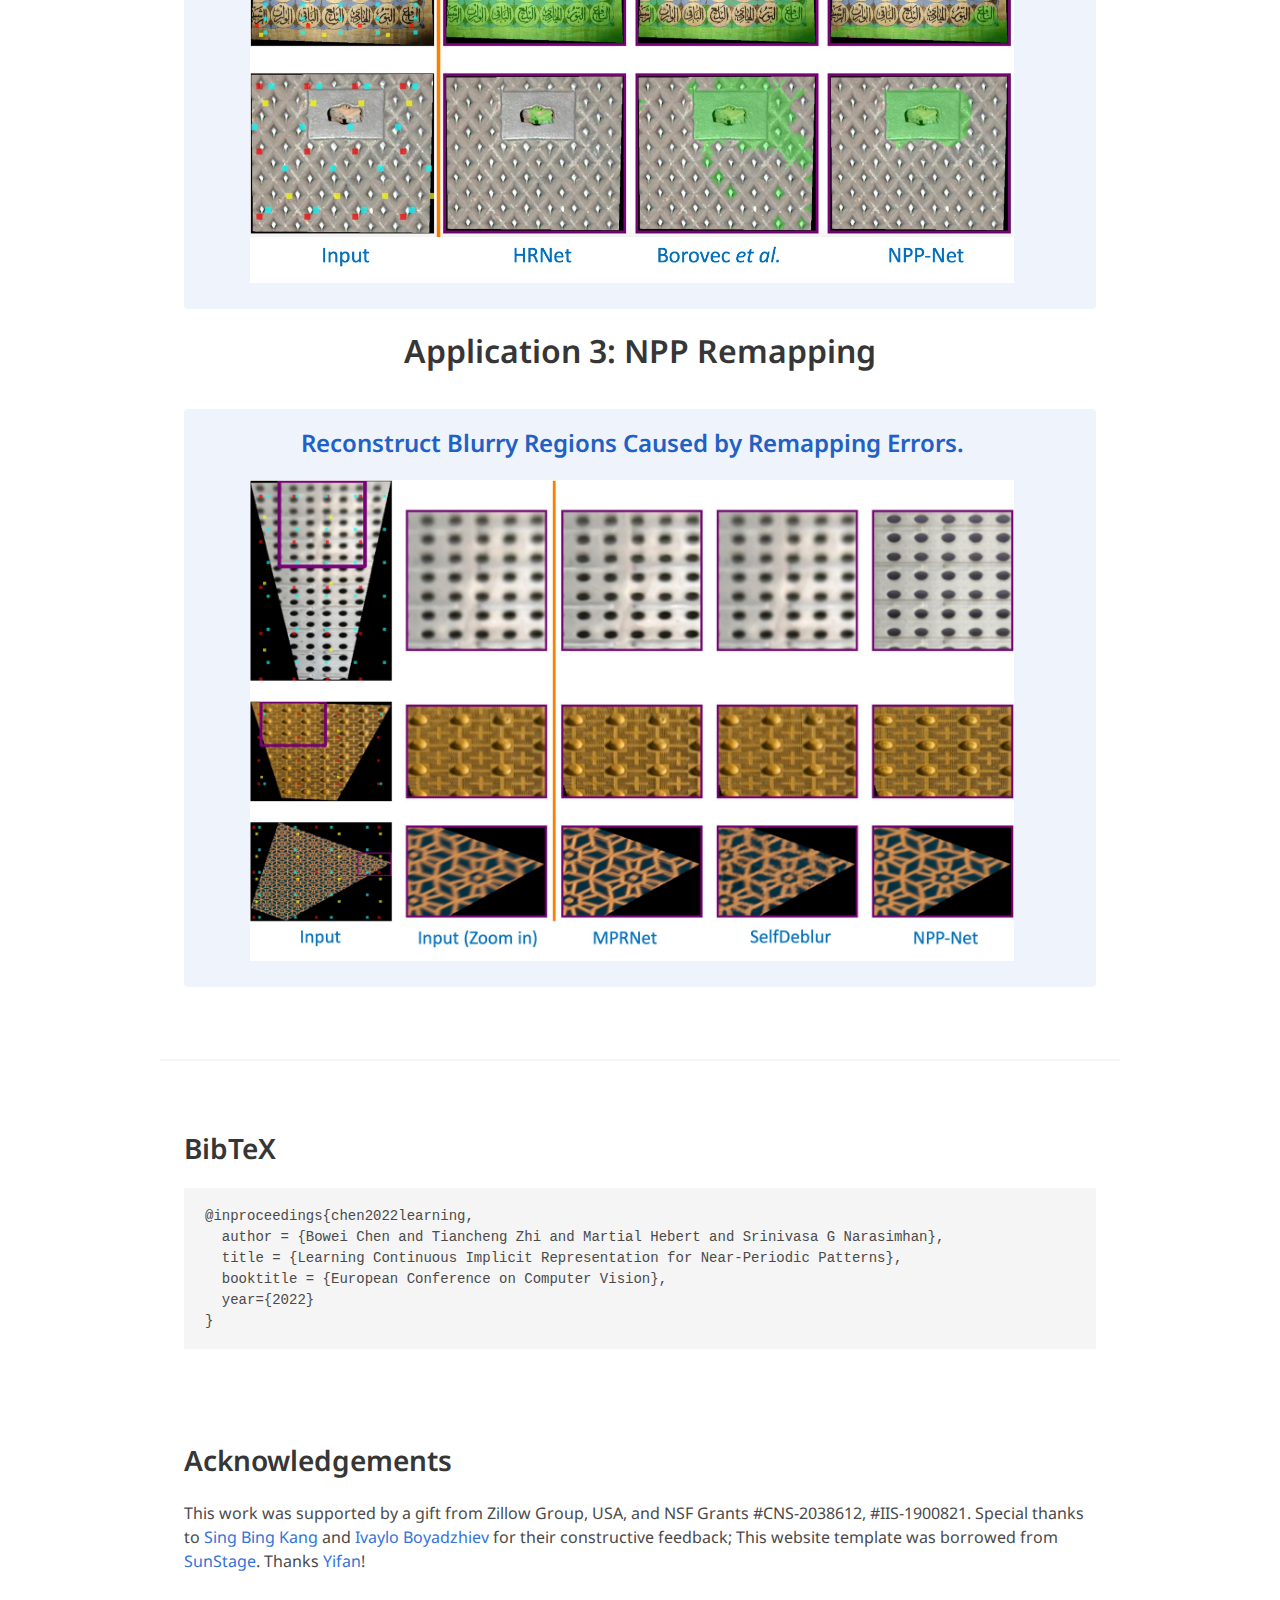
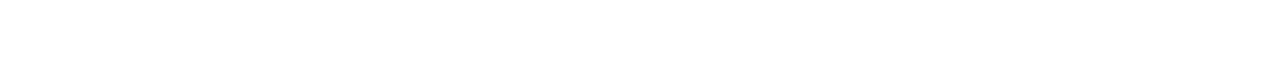
==== commit f998437a: "update redirect" ====
--- a/projects/NPP_Net/index.html
+++ b/projects/NPP_Net/index.html
@@ -210,6 +210,7 @@
 </section>
 
 
+
 <section class="hero teaser">
   <div class="hero-body">
     <div class="container is-max-desktop">
@@ -243,7 +244,17 @@
 
 
 <hr/>
-
+    <div class="columns is-centered has-text-centered">
+      <div class="column is-four-fifths">
+        <h2 class="title is-2">Video</h2>
+        <div class="publication-video">
+          <iframe width="640" height="480" src="https://www.youtube.com/embed/wm2B-Y-s9Io"
+                  title="YouTube video player" frameborder="0"
+                  allow="accelerometer; clipboard-write; encrypted-media; gyroscope; picture-in-picture"
+                  allowfullscreen></iframe>
+        </div>
+      </div>
+    </div>
 
   <div class="container is-max-desktop">
 
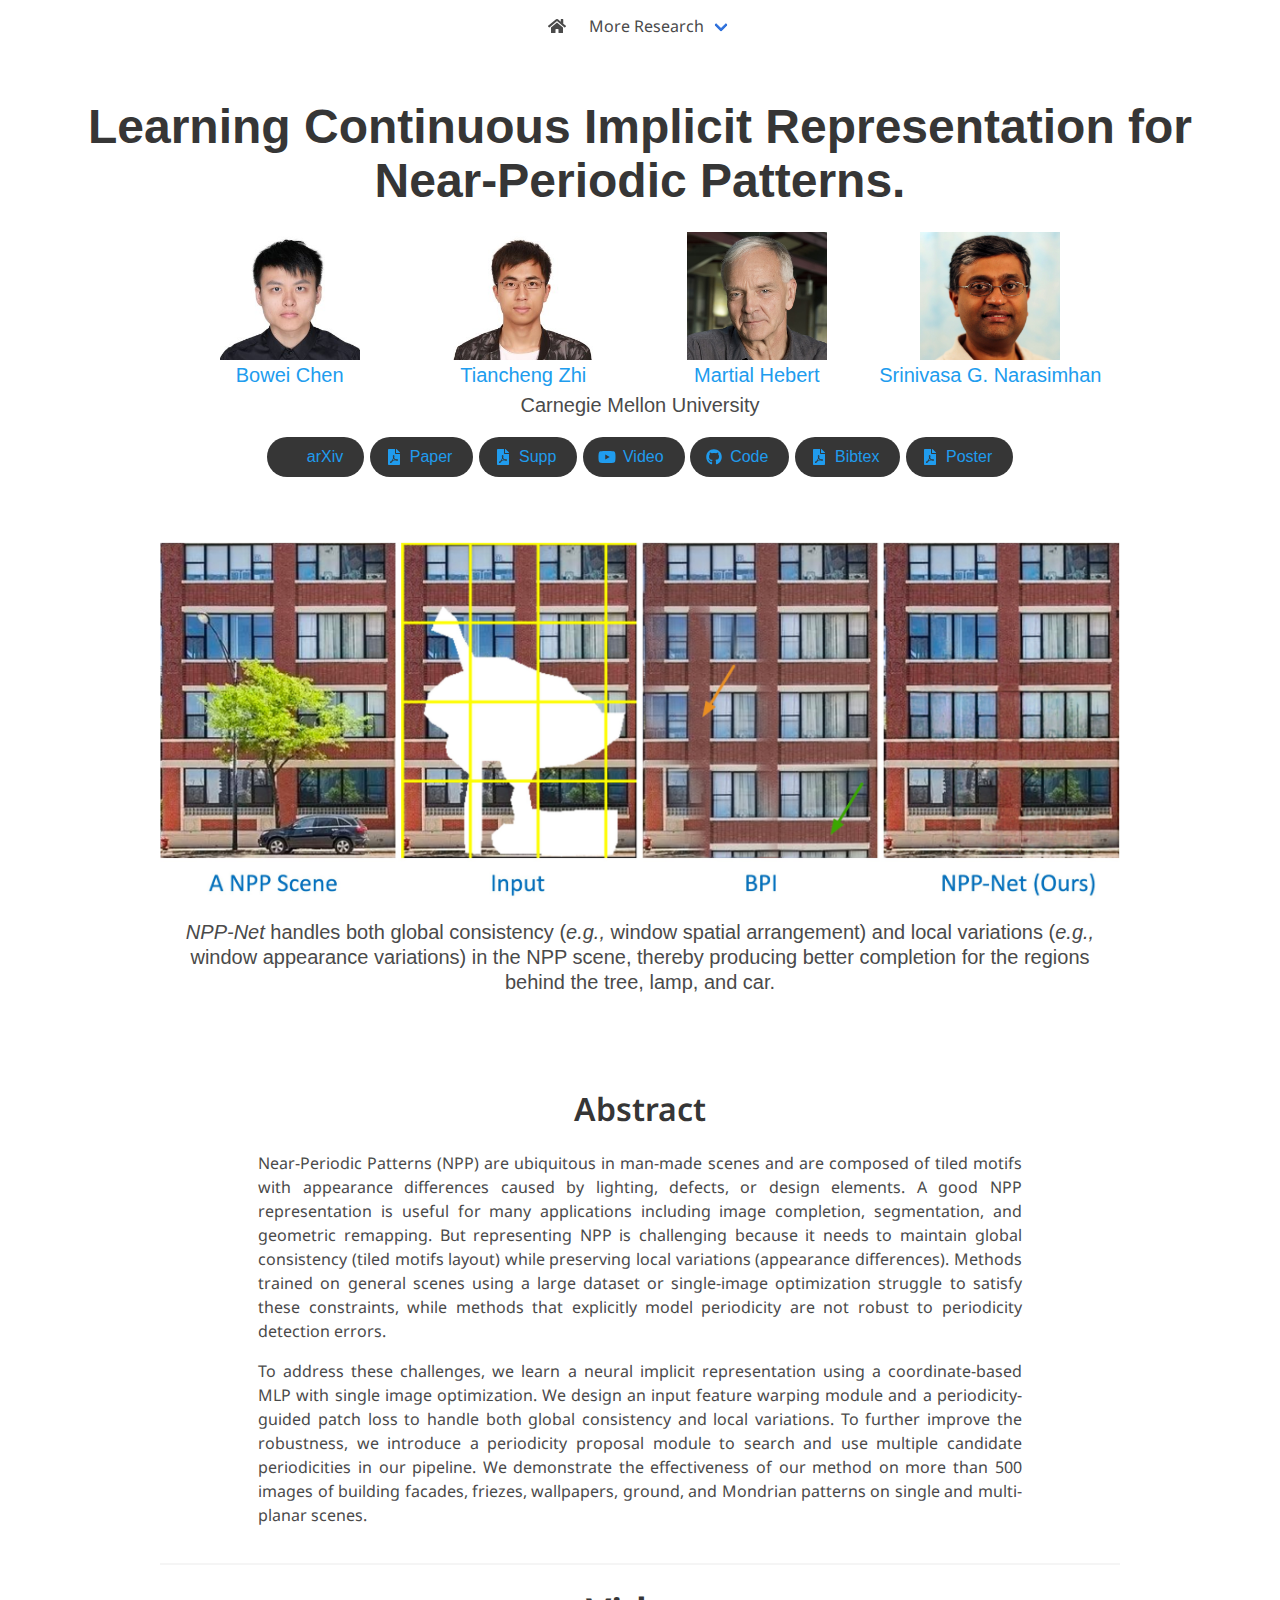
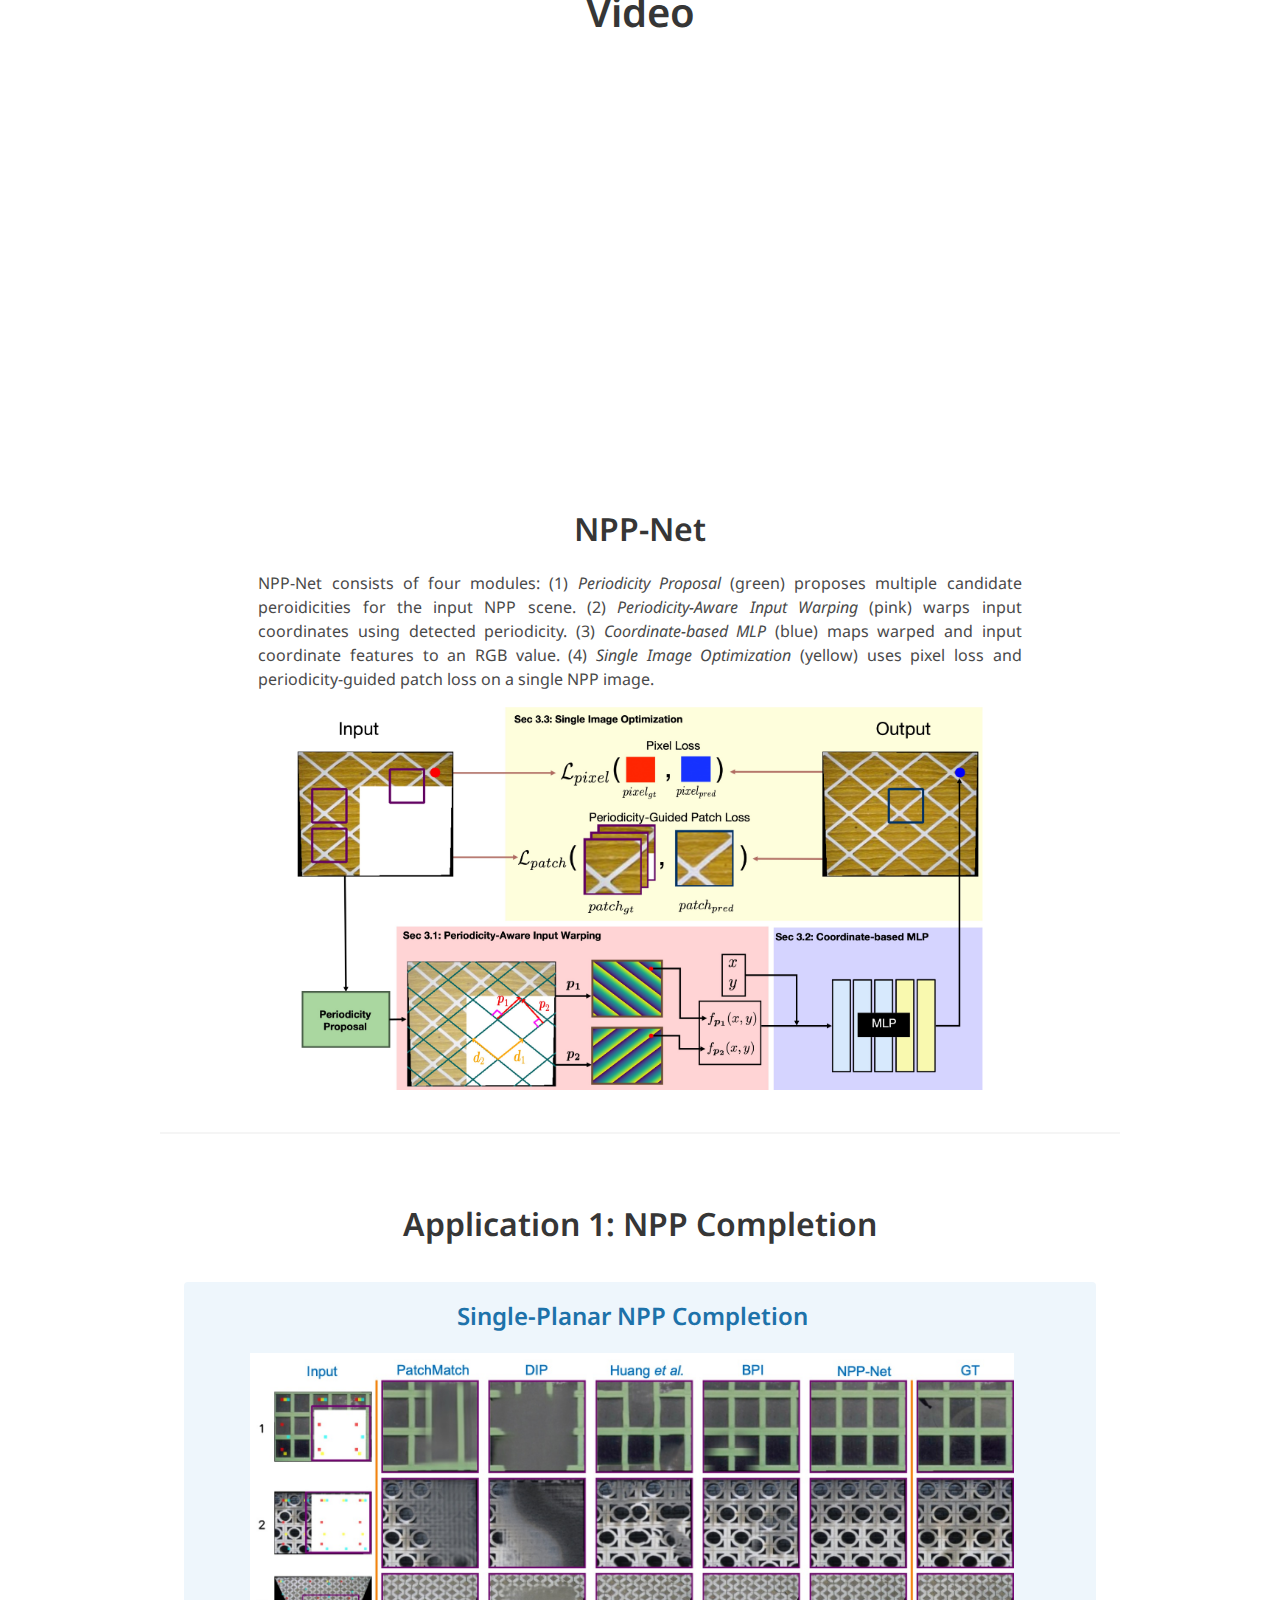
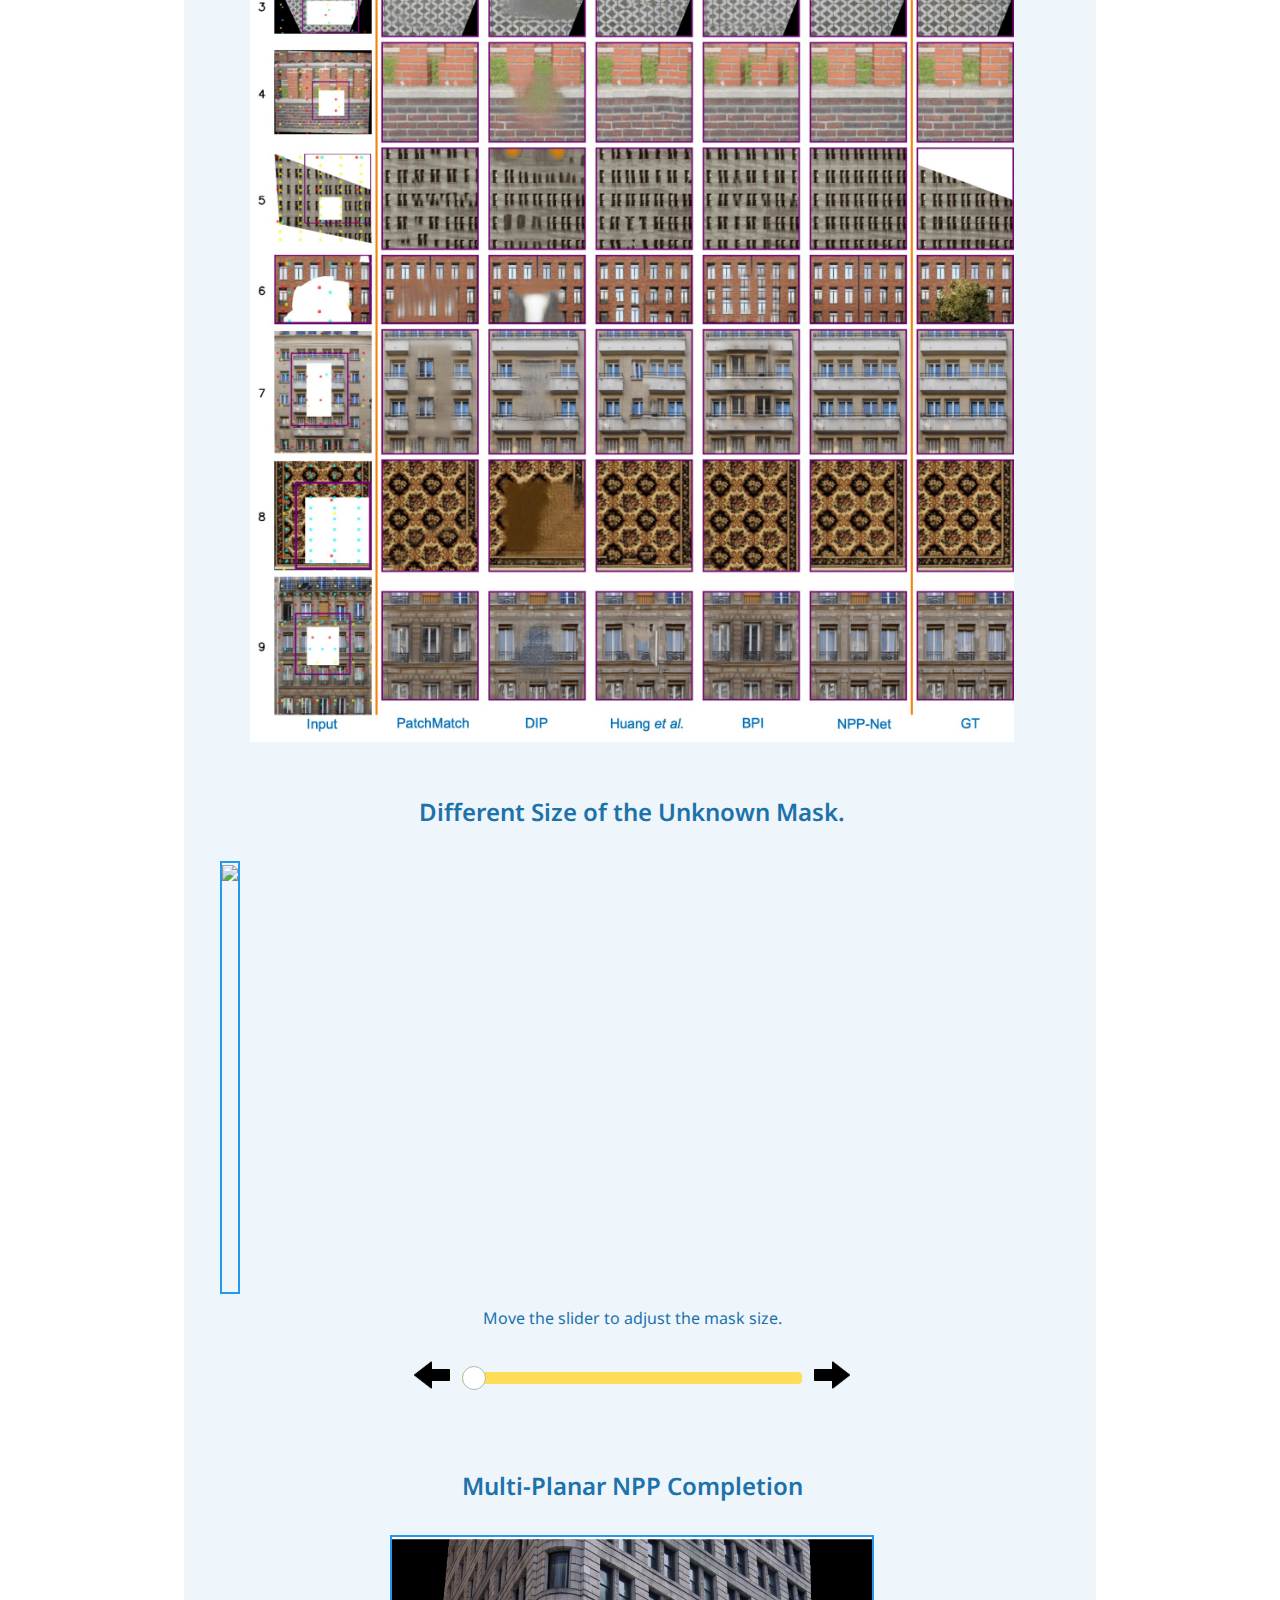
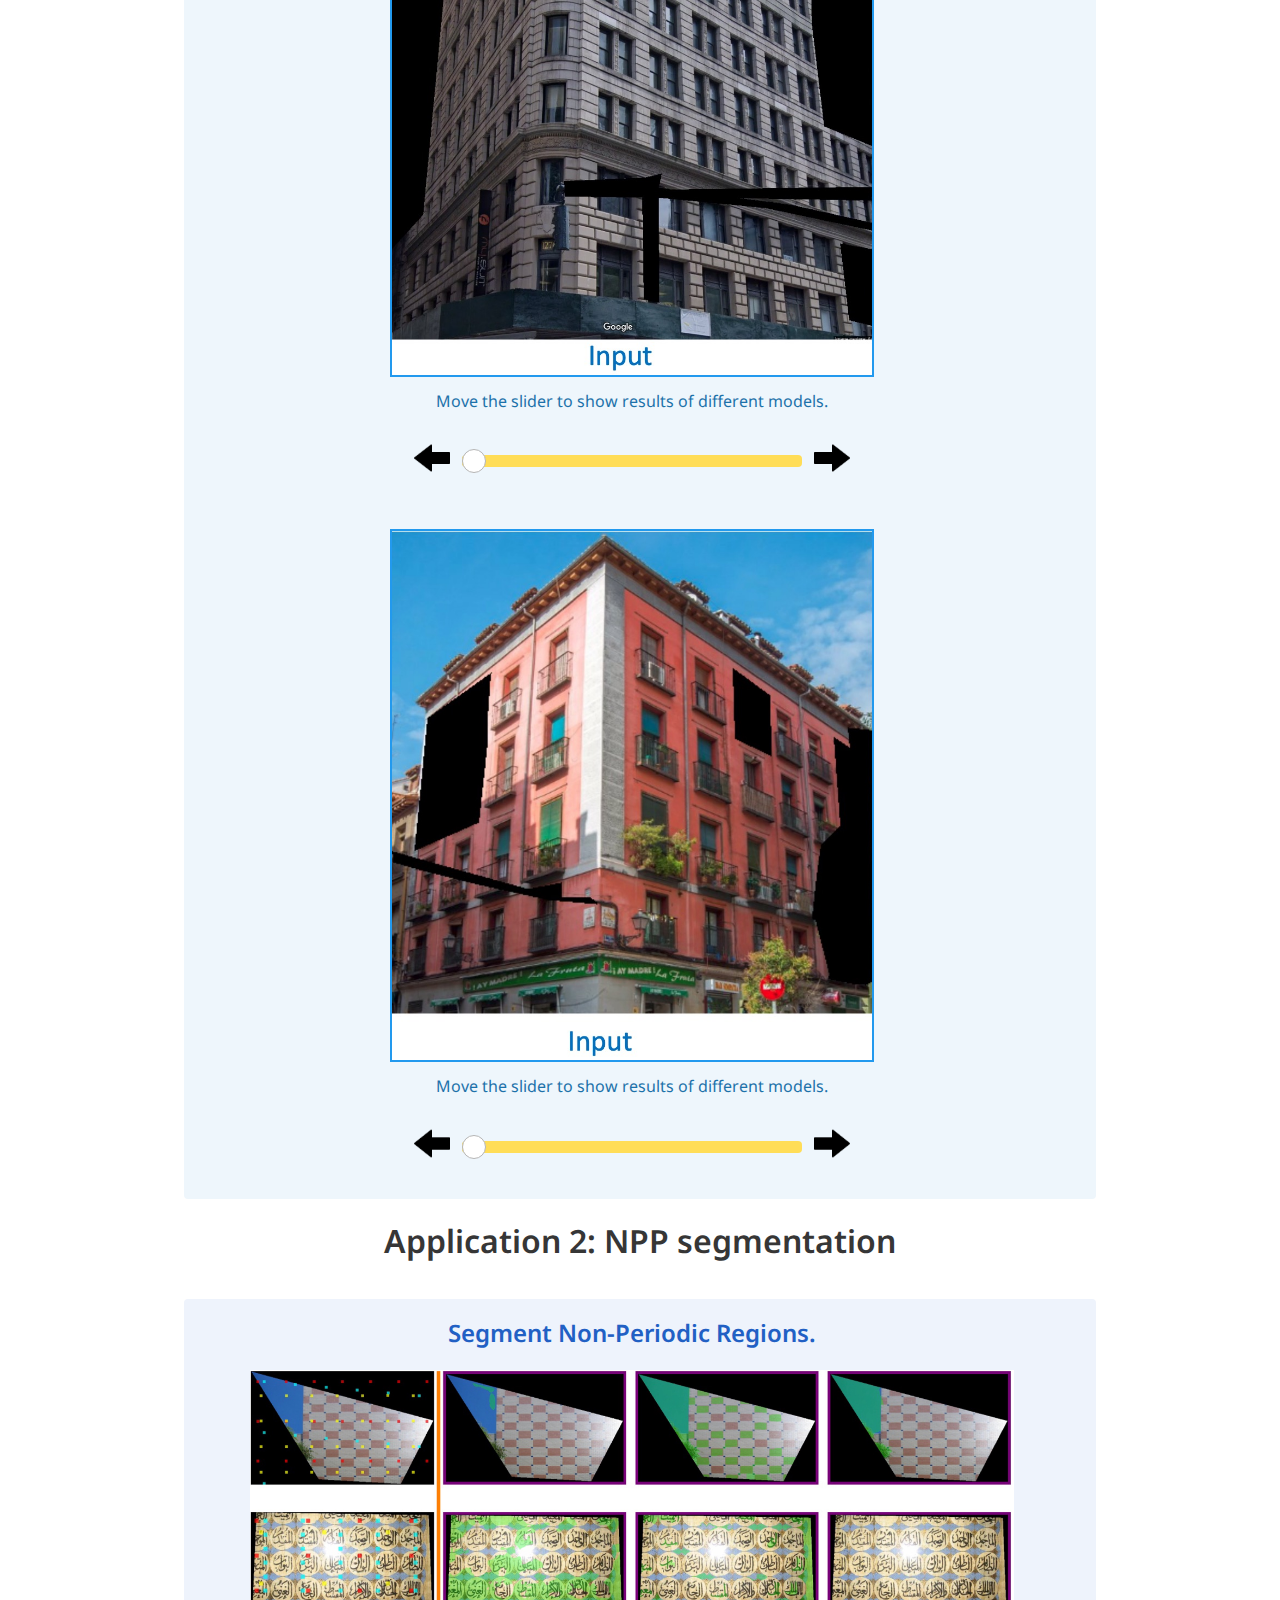
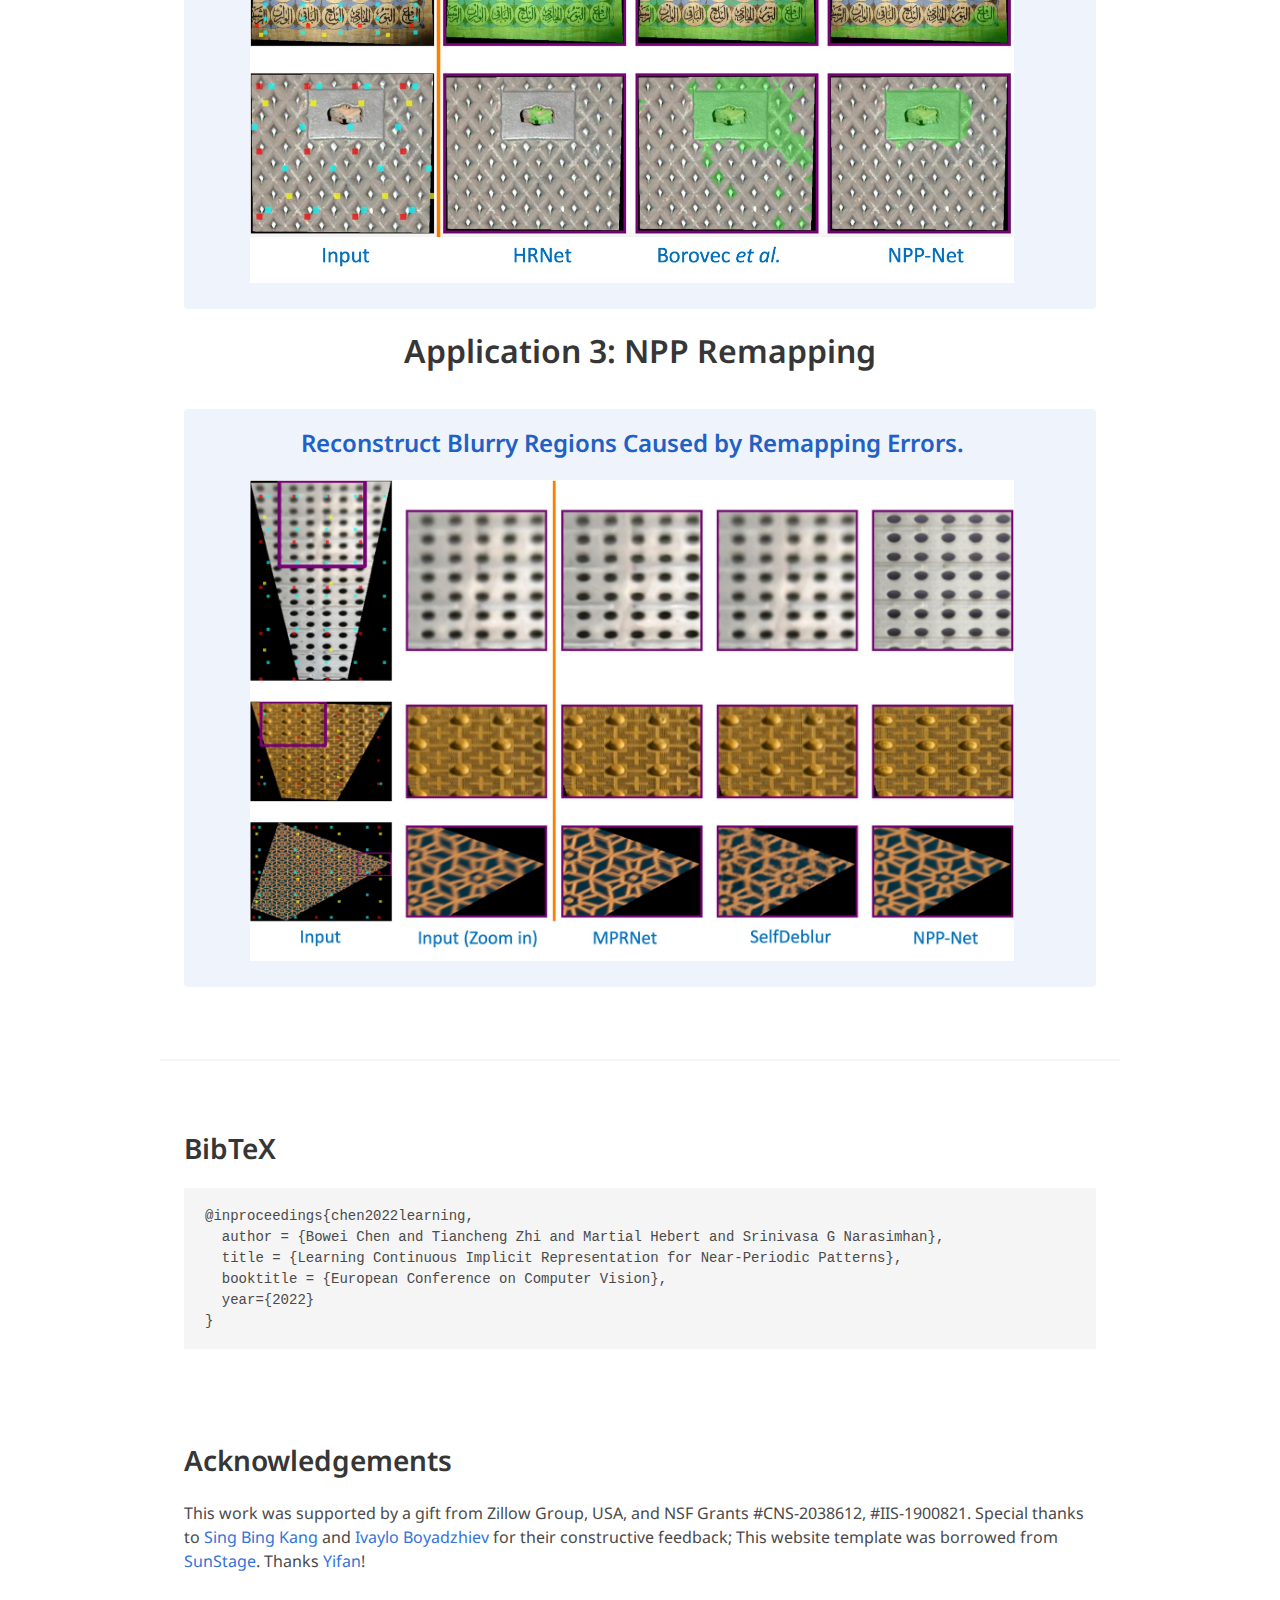
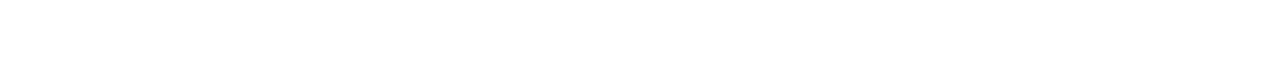
==== commit 286422e4: "update redirect" ====
--- a/projects/NPP_Net/index.html
+++ b/projects/NPP_Net/index.html
@@ -156,11 +156,11 @@
                   <span>Supp</span>
                 </a>
             </span>
-              <span class="link-block">
-                <a href="./static/video.mp4"
+             <span class="link-block">
+                <a href="https://www.youtube.com/watch?v=wm2B-Y-s9Io"
                    class="external-link button is-normal is-rounded is-dark">
                   <span class="icon">
-                      <i class="fas fa-file-pdf"></i>
+                      <i class="fab fa-youtube"></i>
                   </span>
                   <span>Video</span>
                 </a>
